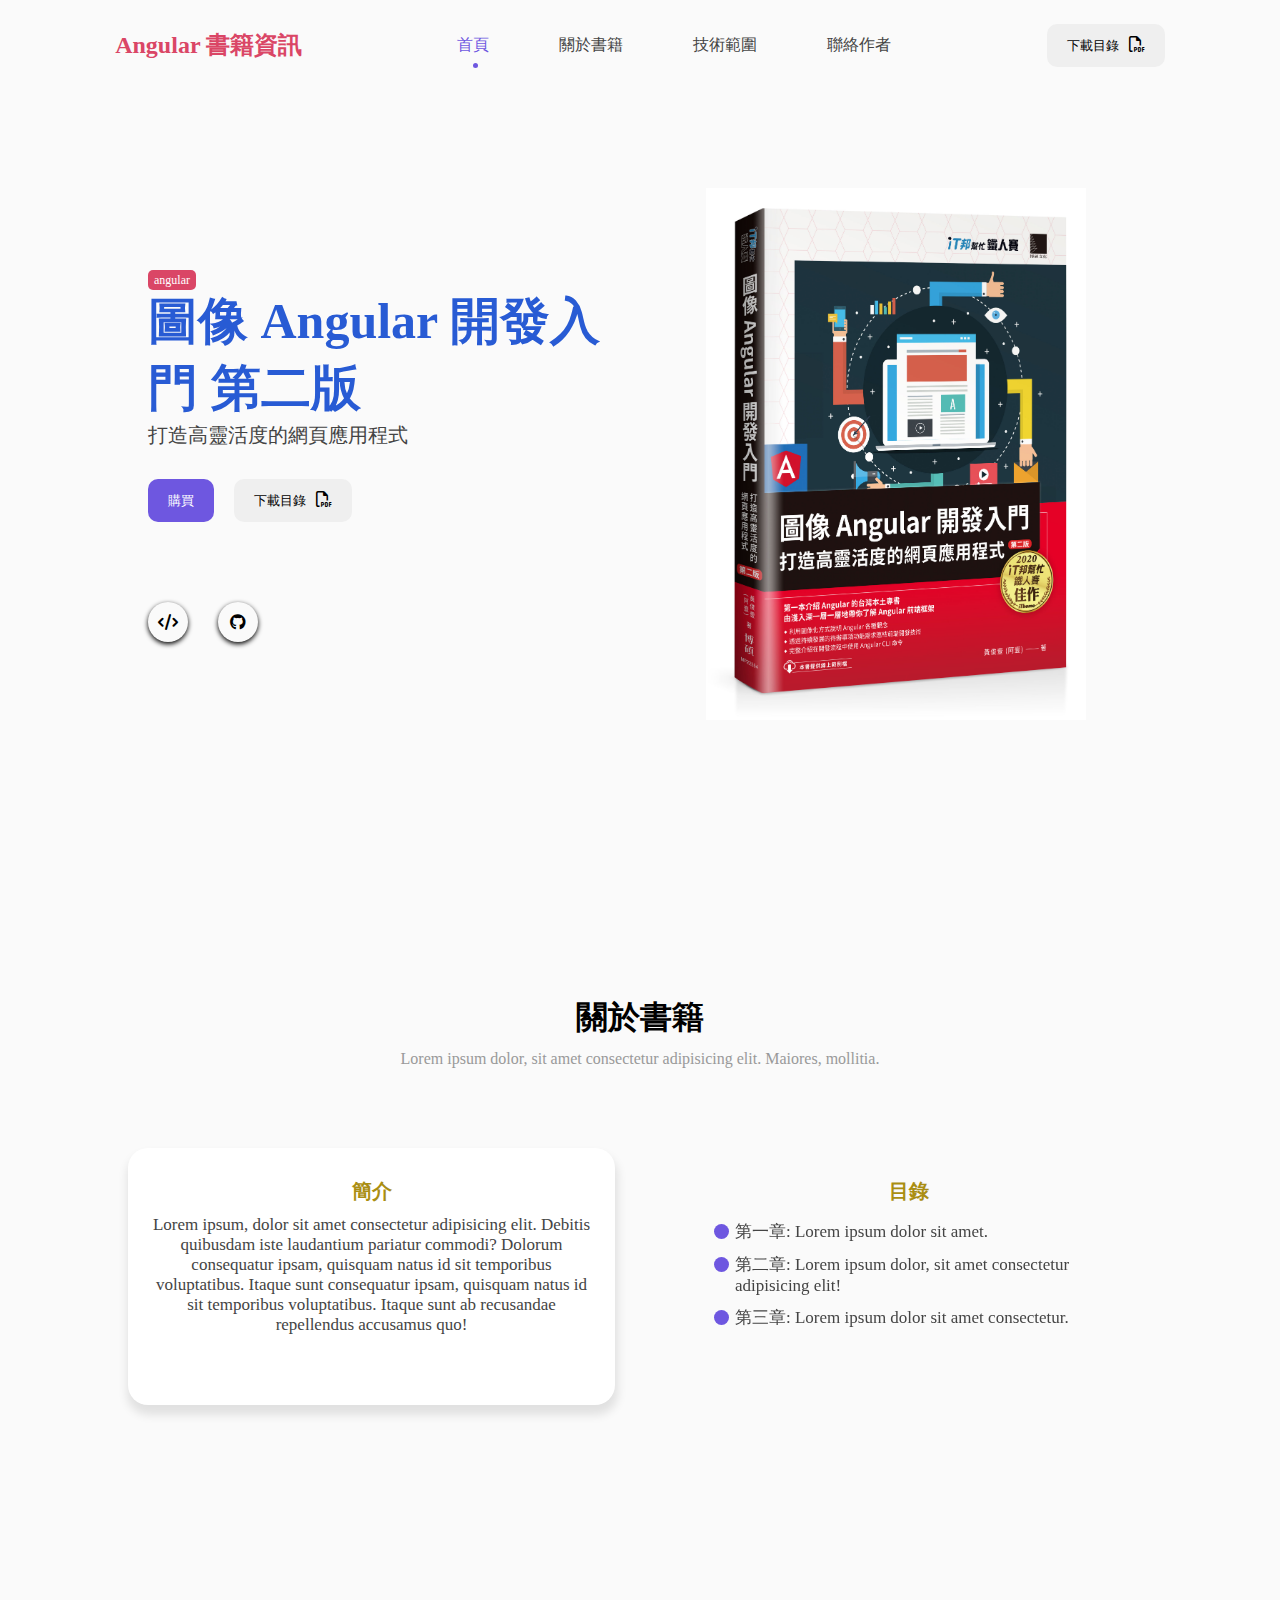
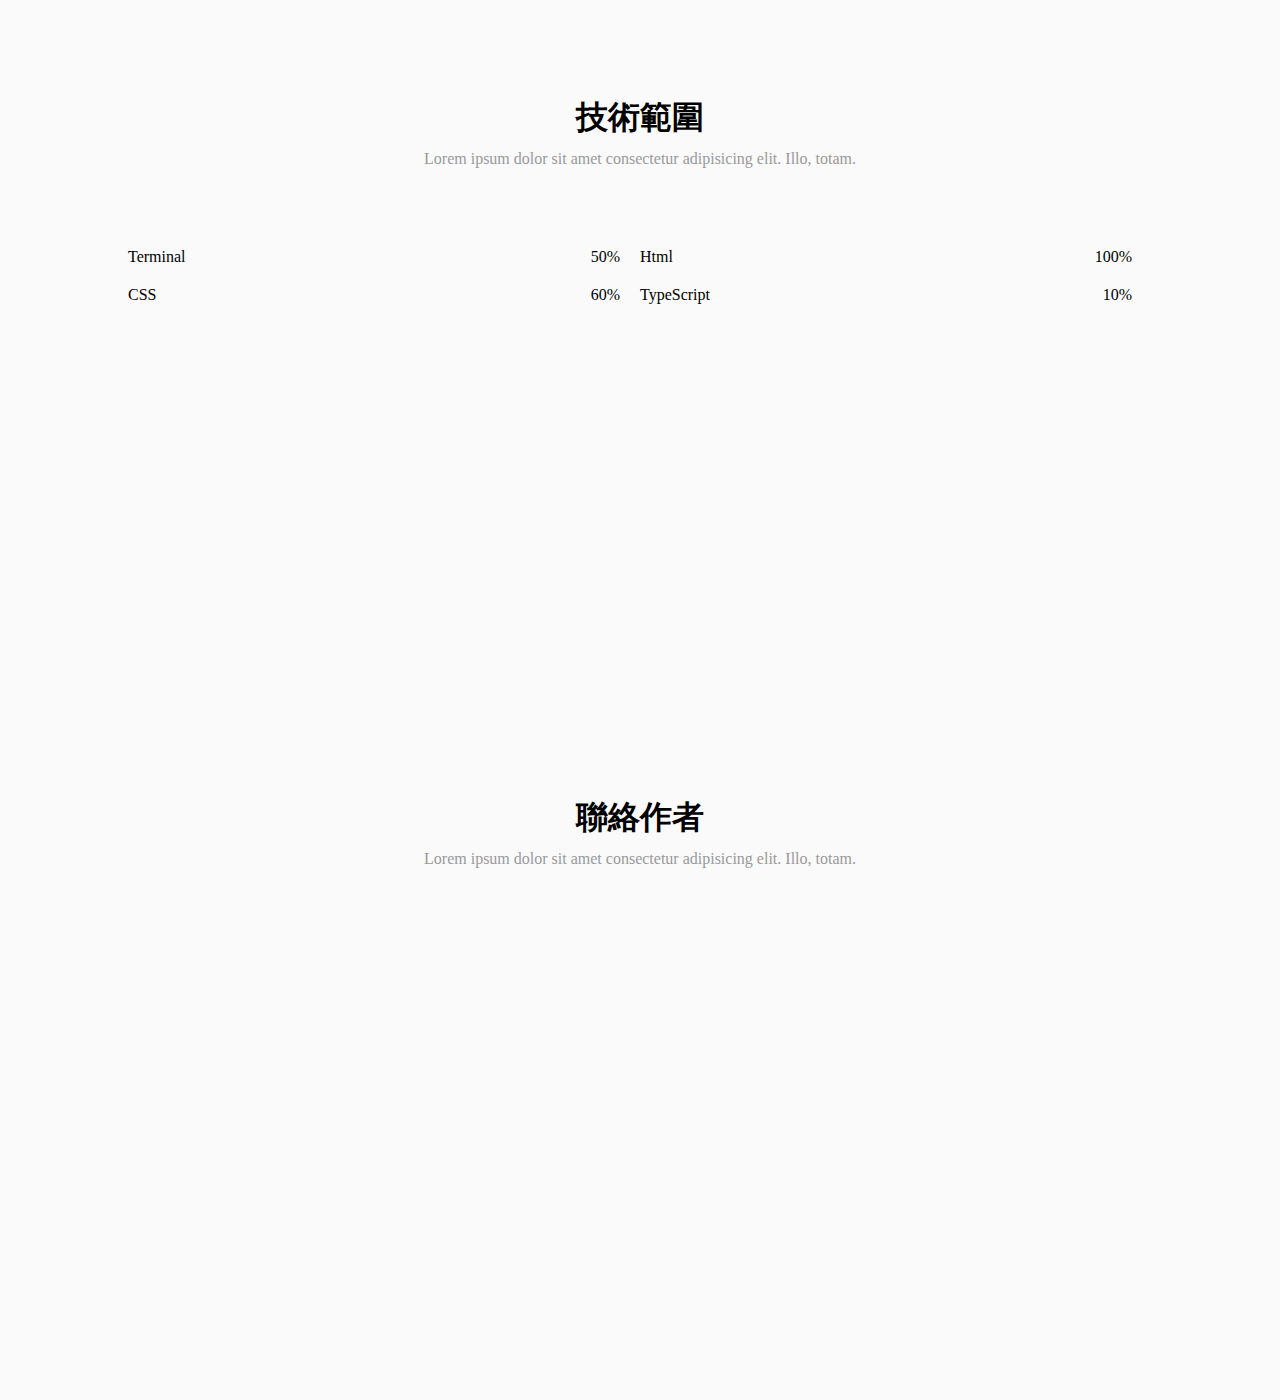
==== src/index.html @ a5174add "feat(skill): 技術範圍項目樣式實作" ====
<!DOCTYPE html>
<html lang="en">
  <head>
    <meta charset="UTF-8" />
    <meta name="viewport" content="width=device-width, initial-scale=1.0" />
    <link rel="stylesheet" href="./style.min.css" />
    <link rel="stylesheet" href="https://cdnjs.cloudflare.com/ajax/libs/font-awesome/6.6.0/css/all.min.css" />
    <title>Angular 書籍資訊</title>
  </head>
  <body>
    <div class="container">
      <nav id="header">
        <div class="nav-logo">Angular 書籍資訊</div>
        <ul class="nav-menu">
          <li class="nav-item">
            <a href="#home" class="nav-link active-link">首頁</a>
          </li>
          <li class="nav-item">
            <a href="#book" class="nav-link">關於書籍</a>
          </li>
          <li class="nav-item">
            <a href="#skill" class="nav-link">技術範圍</a>
          </li>
          <li class="nav-item">
            <a href="#contact" class="nav-link">聯絡作者</a>
          </li>
        </ul>
        <div>
          <button class="btn">下載目錄<i class="fa-regular fa-file-pdf"></i></button>
        </div>
      </nav>
      <main class="wrapper">
        <section id="home" class="home-box">
          <div class="home-text">
            <div class="tag"><span>angular</span></div>
            <div class="name">圖像 Angular 開發入門 第二版</div>
            <div class="subtitle">打造高靈活度的網頁應用程式</div>
            <div class="text-btn">
              <button type="button" class="btn blue-btn">購買</button>
              <button class="btn">下載目錄<i class="fa-regular fa-file-pdf"></i></button>
            </div>
            <div class="icons">
              <div class="icon"><i class="fa-solid fa-code"></i></div>
              <div class="icon"><i class="fa-brands fa-github"></i></div>
            </div>
          </div>
          <div class="home-image">
            <div class="image">
              <img src="./assets/images/angular.jpg" alt="angular" />
            </div>
          </div>
        </section>
        <section id="book" class="section">
          <div class="top-header">
            <h1>關於書籍</h1>
            <span>Lorem ipsum dolor, sit amet consectetur adipisicing elit. Maiores, mollitia.</span>
          </div>
          <div class="about-container">
            <div class="introduce">
              <div class="card">
                <h3>簡介</h3>
                <div>
                  Lorem ipsum, dolor sit amet consectetur adipisicing elit. Debitis quibusdam iste laudantium pariatur commodi? Dolorum
                  consequatur ipsam, quisquam natus id sit temporibus voluptatibus. Itaque sunt consequatur ipsam, quisquam natus id sit
                  temporibus voluptatibus. Itaque sunt ab recusandae repellendus accusamus quo!
                </div>
              </div>
            </div>
            <div class="contents">
              <div class="list">
                <h3>目錄</h3>
                <div class="item">第一章: Lorem ipsum dolor sit amet.</div>
                <div class="item">第二章: Lorem ipsum dolor, sit amet consectetur adipisicing elit!</div>
                <div class="item">第三章: Lorem ipsum dolor sit amet consectetur.</div>
              </div>
            </div>
          </div>
        </section>
        <section id="skill" class="section">
          <div class="top-header">
            <h1>技術範圍</h1>
            <span>Lorem ipsum dolor sit amet consectetur adipisicing elit. Illo, totam.</span>
          </div>
          <div class="skill-container">
            <div class="skill-item">
              <span class="skill">
                <span>Terminal</span>
                <span>50%</span>
              </span>
            </div>
            <div class="skill-item">
              <span class="skill">
                <span>Html</span>
                <span>100%</span>
              </span>
            </div>
            <div class="skill-item">
              <span class="skill">
                <span>CSS</span>
                <span>60%</span>
              </span>
            </div>
            <div class="skill-item">
              <span class="skill">
                <span>TypeScript</span>
                <span>10%</span>
              </span>
            </div>
          </div>
        </section>
        <section id="contact" class="section">
          <div class="top-header">
            <h1>聯絡作者</h1>
            <span>Lorem ipsum dolor sit amet consectetur adipisicing elit. Illo, totam.</span>
          </div>
        </section>
      </main>
    </div>
    <script src="./main.js"></script>
  </body>
</html>
---- src/style.min.css ----
nav{background-color:var(--body-color);position:fixed;width:100%;height:90px;line-height:90px;padding-inline:9vw;display:flex;justify-content:space-between}nav .nav-logo{font-size:24px;font-weight:600;color:var(--logo-color)}nav ul{display:flex;list-style:none}nav ul .nav-link{text-decoration:none;color:var(--text-color);font-weight:500;padding-inline:15px;margin-inline:20px}nav ul .active-link{position:relative;color:var(--first-color)}nav ul .active-link::after{position:absolute;content:"";width:5px;height:5px;background-color:var(--first-color);left:50%;bottom:-15px;border-radius:50%}.btn{font-weight:500;padding:12px 20px;border-color:#efefef;border:none;border-radius:10px;cursor:pointer}.btn:hover{background-color:var(--second-color);color:var(---white-color)}.btn>i{margin-left:10px}.home-text{padding-left:20px;min-height:80vh;width:50%;display:flex;flex-direction:column;justify-content:center}.home-text .tag>span{background-color:var(--logo-color);color:var(--white-color);padding:3px 6px;font-size:12px;border-radius:5px}.home-text .name{font-size:50px;font-weight:600;color:var(--third-color)}.home-text .subtitle{font-size:20px;margin-bottom:30px;color:var(--text-color)}.home-text .text-btn{display:flex;gap:20px}.home-text .text-btn>.blue-btn{background-color:var(--first-color);color:var(--white-color)}.home-text .text-btn>.blue-btn:hover{background-color:var(--first-color-hover)}.home-text .icons{display:flex;margin-top:5em;gap:30px}.home-text .icons .icon{display:flex;justify-content:center;align-items:center;width:40px;height:40px;border-radius:50%;box-shadow:0px 2px 5px 0px #000;cursor:pointer}.home-image{display:flex;justify-content:right;align-items:center;width:50%;min-height:80vh}.home-image .image{width:380px;margin:0 auto;overflow:hidden}.home-image .image img{width:380px}.about-container{display:flex;justify-content:space-between;width:100%;gap:50px}.about-container .introduce,.about-container .contents{width:50%}.about-container h3{margin-bottom:10px;font-size:20px;font-weight:600;color:var(--second-color)}.about-container .card{display:flex;align-items:center;flex-direction:column;padding:30px 20px 70px;width:100%;background-color:var(--white-color);border-radius:20px;box-shadow:1px 8px 10px 2px var(--first-shadow-color)}.about-container .card div{text-align:center;font-size:17px;color:var(--text-color)}.about-container .list{display:flex;flex-direction:column;padding:30px 65px 70px;width:100%}.about-container .list h3{text-align:center}.about-container .list .item{font-size:17px;padding:5px;color:var(--text-color);position:relative}.about-container .list .item::before{box-sizing:border-box;content:"";top:9px;left:-16px;position:absolute;border-radius:50px;width:15px;height:15px;background-color:var(--first-color)}.skill-container{display:flex;width:100%;gap:20px;flex-wrap:wrap}.skill-container .skill-item{flex-basis:calc(50% - 20px)}.skill-container .skill-item .skill{display:flex;justify-content:space-between;align-items:center}:root{--body-color: rgb(250, 250, 250);--logo-color: rgb(218, 70, 102);--white-color: rgb(255, 255, 255);--text-color: rgb(68, 68, 68);--first-color: rgb(110, 87, 224);--first-color-hover: rgb(40, 91, 212);--first-shadow-color: rgba(0, 0, 0, 0.1);--second-color: rgb(170, 142, 18);--third-color: rgb(40, 91, 212)}html{scroll-behavior:smooth}body{background-color:var(--body-color)}body .container{width:100%}*{margin:0;padding:0;box-sizing:border-box}.wrapper{padding-inline:10vw}.wrapper .home-box{display:flex;padding-block:6em;height:100vh;min-height:700px}.wrapper .section{padding-block:6em;min-height:700px}.wrapper .section .top-header{text-align:center;margin-bottom:5em}.wrapper .section .top-header h1{font-weight:600;margin-bottom:10px}.wrapper .section .top-header span{color:#999}i{font-size:16px}/*# sourceMappingURL=style.min.css.map */
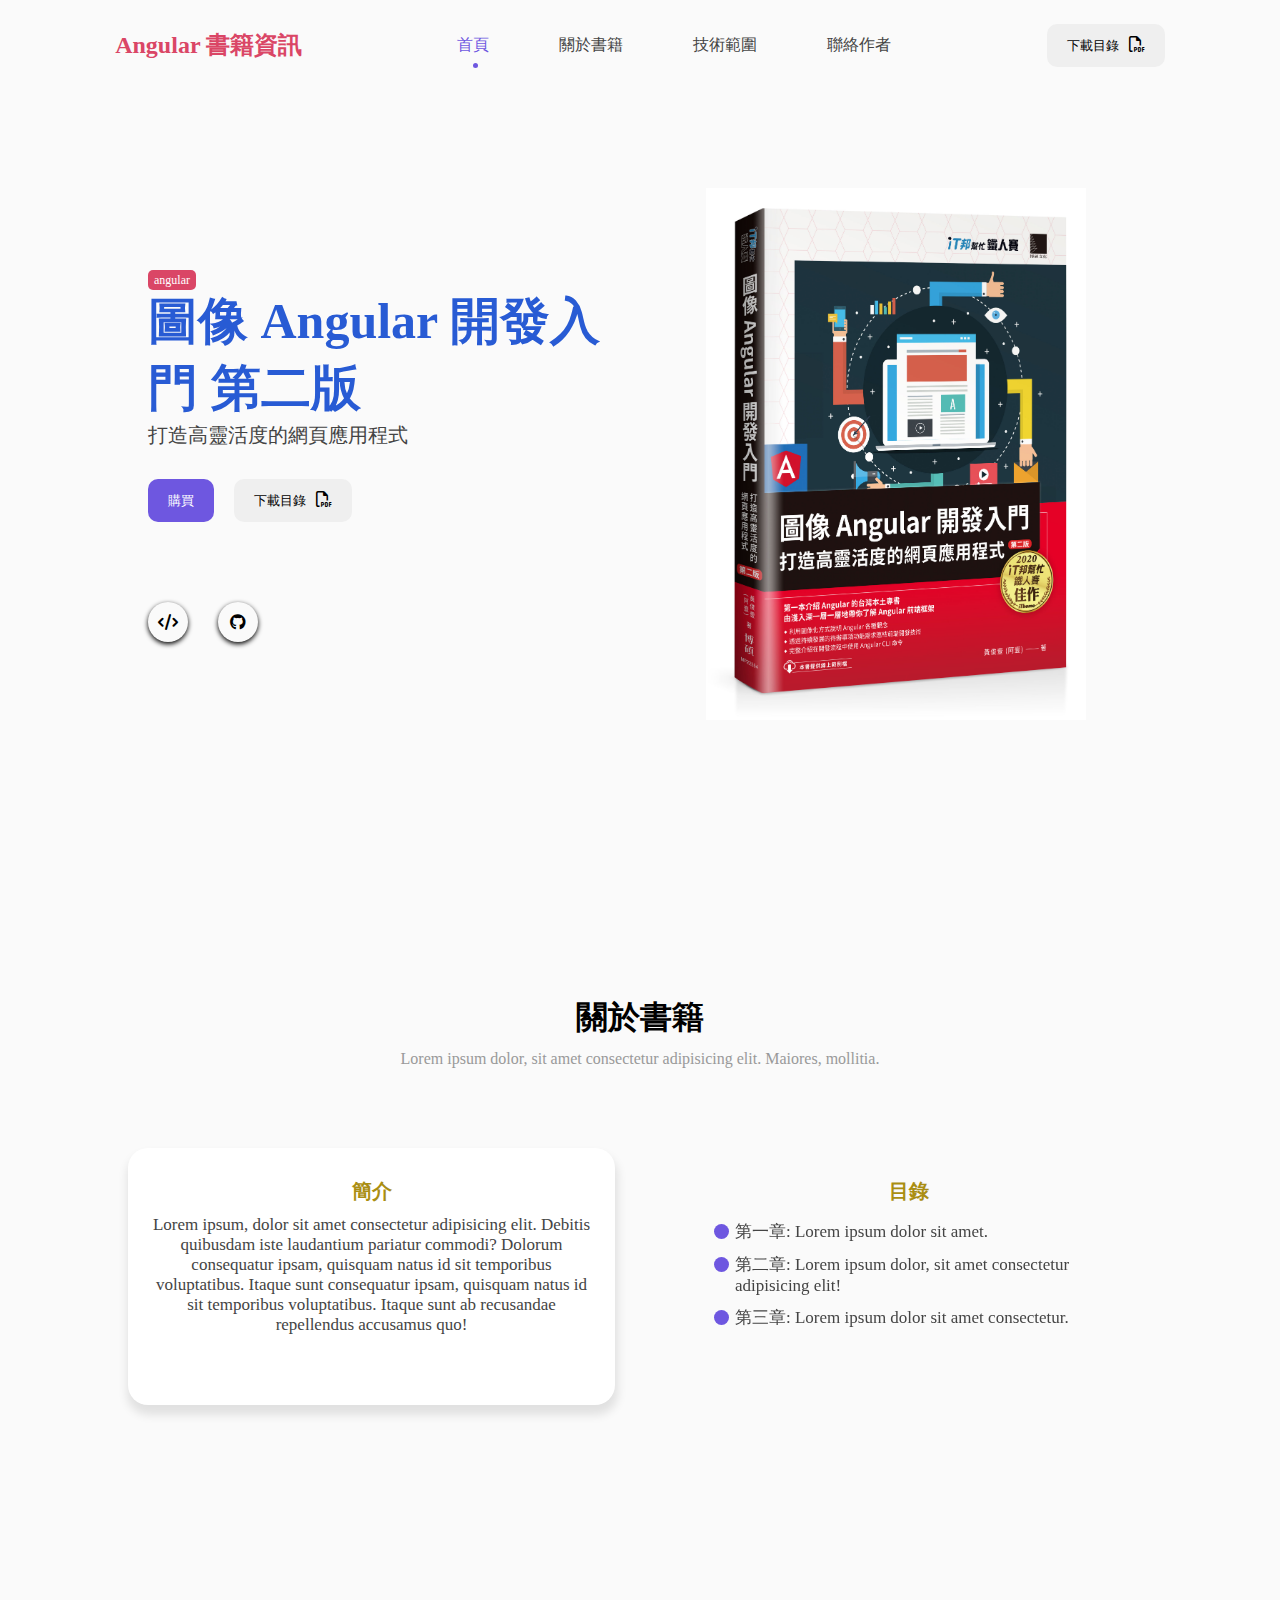
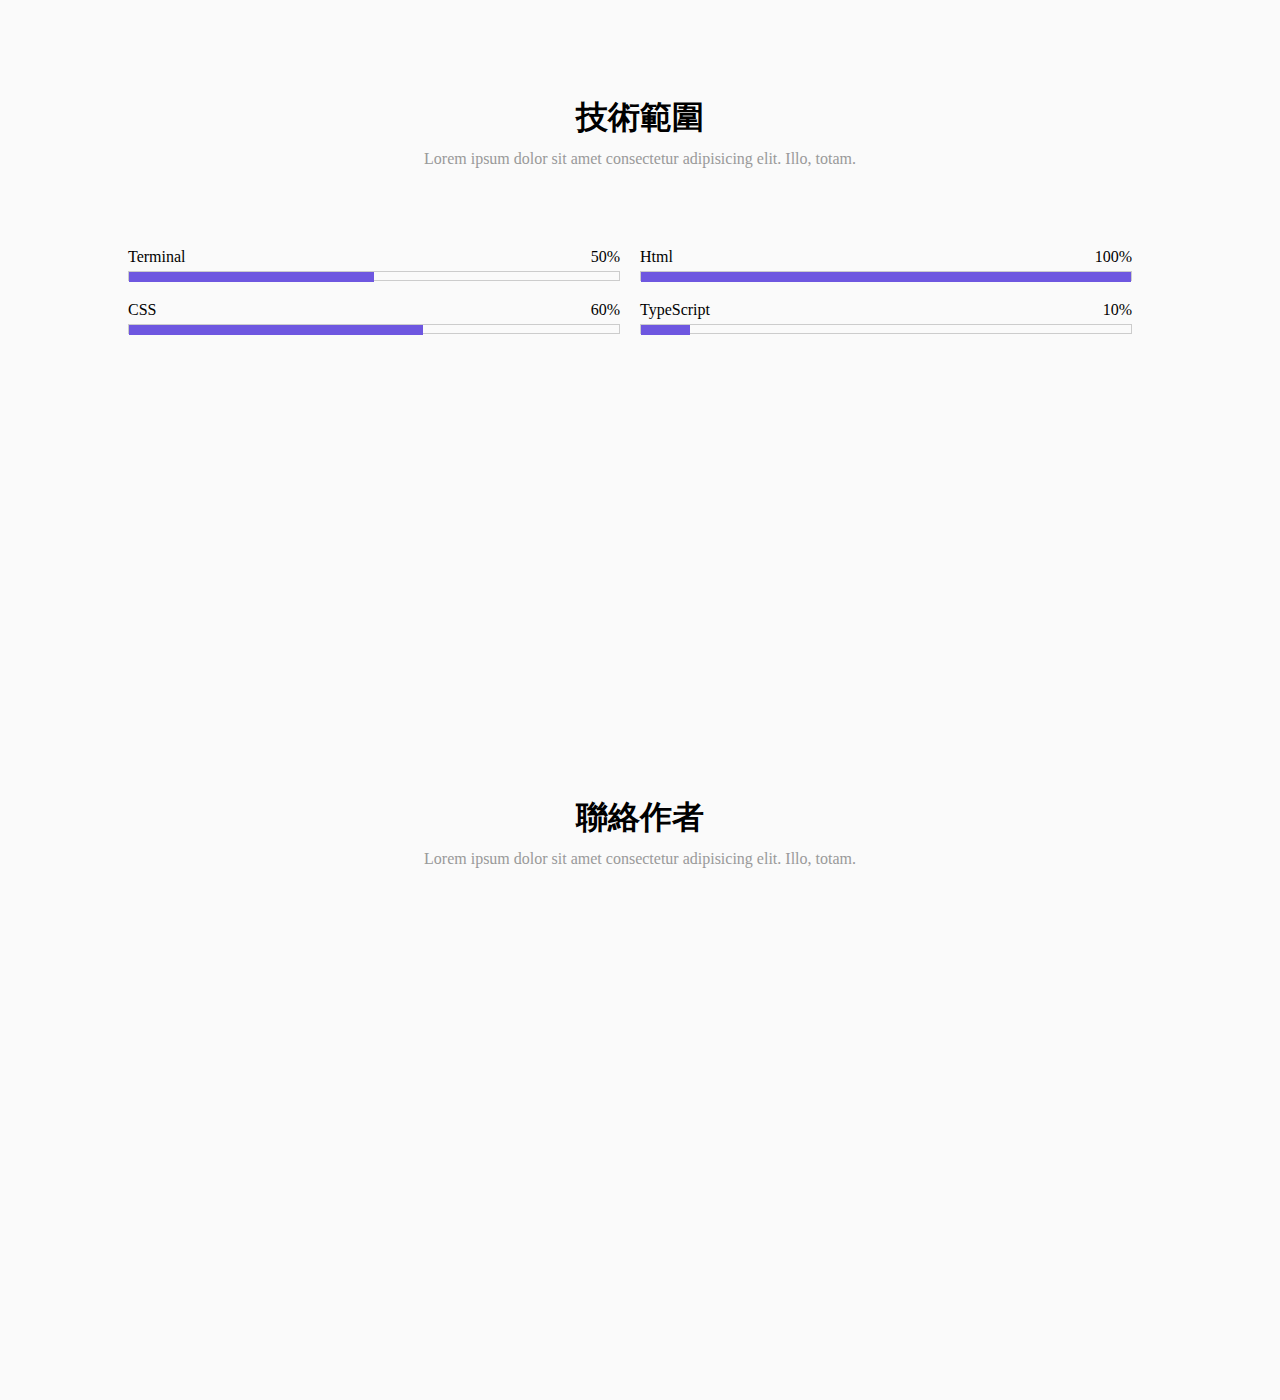
==== commit a1fc2460: "feat(skill): 技術範圍進度條樣式實作" ====
--- a/src/index.html
+++ b/src/index.html
@@ -87,24 +87,36 @@
                 <span>Terminal</span>
                 <span>50%</span>
               </span>
+              <div class="progress-bar-wrap">
+                <div class="progress-bar" style="width: 50%"></div>
+              </div>
             </div>
             <div class="skill-item">
               <span class="skill">
                 <span>Html</span>
                 <span>100%</span>
               </span>
+              <div class="progress-bar-wrap">
+                <div class="progress-bar" style="width: 100%"></div>
+              </div>
             </div>
             <div class="skill-item">
               <span class="skill">
                 <span>CSS</span>
                 <span>60%</span>
               </span>
+              <div class="progress-bar-wrap">
+                <div class="progress-bar" style="width: 60%"></div>
+              </div>
             </div>
             <div class="skill-item">
               <span class="skill">
                 <span>TypeScript</span>
                 <span>10%</span>
               </span>
+              <div class="progress-bar-wrap">
+                <div class="progress-bar" style="width: 10%"></div>
+              </div>
             </div>
           </div>
         </section>
--- a/src/style.min.css
+++ b/src/style.min.css
@@ -1 +1 @@
-nav{background-color:var(--body-color);position:fixed;width:100%;height:90px;line-height:90px;padding-inline:9vw;display:flex;justify-content:space-between}nav .nav-logo{font-size:24px;font-weight:600;color:var(--logo-color)}nav ul{display:flex;list-style:none}nav ul .nav-link{text-decoration:none;color:var(--text-color);font-weight:500;padding-inline:15px;margin-inline:20px}nav ul .active-link{position:relative;color:var(--first-color)}nav ul .active-link::after{position:absolute;content:"";width:5px;height:5px;background-color:var(--first-color);left:50%;bottom:-15px;border-radius:50%}.btn{font-weight:500;padding:12px 20px;border-color:#efefef;border:none;border-radius:10px;cursor:pointer}.btn:hover{background-color:var(--second-color);color:var(---white-color)}.btn>i{margin-left:10px}.home-text{padding-left:20px;min-height:80vh;width:50%;display:flex;flex-direction:column;justify-content:center}.home-text .tag>span{background-color:var(--logo-color);color:var(--white-color);padding:3px 6px;font-size:12px;border-radius:5px}.home-text .name{font-size:50px;font-weight:600;color:var(--third-color)}.home-text .subtitle{font-size:20px;margin-bottom:30px;color:var(--text-color)}.home-text .text-btn{display:flex;gap:20px}.home-text .text-btn>.blue-btn{background-color:var(--first-color);color:var(--white-color)}.home-text .text-btn>.blue-btn:hover{background-color:var(--first-color-hover)}.home-text .icons{display:flex;margin-top:5em;gap:30px}.home-text .icons .icon{display:flex;justify-content:center;align-items:center;width:40px;height:40px;border-radius:50%;box-shadow:0px 2px 5px 0px #000;cursor:pointer}.home-image{display:flex;justify-content:right;align-items:center;width:50%;min-height:80vh}.home-image .image{width:380px;margin:0 auto;overflow:hidden}.home-image .image img{width:380px}.about-container{display:flex;justify-content:space-between;width:100%;gap:50px}.about-container .introduce,.about-container .contents{width:50%}.about-container h3{margin-bottom:10px;font-size:20px;font-weight:600;color:var(--second-color)}.about-container .card{display:flex;align-items:center;flex-direction:column;padding:30px 20px 70px;width:100%;background-color:var(--white-color);border-radius:20px;box-shadow:1px 8px 10px 2px var(--first-shadow-color)}.about-container .card div{text-align:center;font-size:17px;color:var(--text-color)}.about-container .list{display:flex;flex-direction:column;padding:30px 65px 70px;width:100%}.about-container .list h3{text-align:center}.about-container .list .item{font-size:17px;padding:5px;color:var(--text-color);position:relative}.about-container .list .item::before{box-sizing:border-box;content:"";top:9px;left:-16px;position:absolute;border-radius:50px;width:15px;height:15px;background-color:var(--first-color)}.skill-container{display:flex;width:100%;gap:20px;flex-wrap:wrap}.skill-container .skill-item{flex-basis:calc(50% - 20px)}.skill-container .skill-item .skill{display:flex;justify-content:space-between;align-items:center}:root{--body-color: rgb(250, 250, 250);--logo-color: rgb(218, 70, 102);--white-color: rgb(255, 255, 255);--text-color: rgb(68, 68, 68);--first-color: rgb(110, 87, 224);--first-color-hover: rgb(40, 91, 212);--first-shadow-color: rgba(0, 0, 0, 0.1);--second-color: rgb(170, 142, 18);--third-color: rgb(40, 91, 212)}html{scroll-behavior:smooth}body{background-color:var(--body-color)}body .container{width:100%}*{margin:0;padding:0;box-sizing:border-box}.wrapper{padding-inline:10vw}.wrapper .home-box{display:flex;padding-block:6em;height:100vh;min-height:700px}.wrapper .section{padding-block:6em;min-height:700px}.wrapper .section .top-header{text-align:center;margin-bottom:5em}.wrapper .section .top-header h1{font-weight:600;margin-bottom:10px}.wrapper .section .top-header span{color:#999}i{font-size:16px}/*# sourceMappingURL=style.min.css.map */+nav{background-color:var(--body-color);position:fixed;width:100%;height:90px;line-height:90px;padding-inline:9vw;display:flex;justify-content:space-between}nav .nav-logo{font-size:24px;font-weight:600;color:var(--logo-color)}nav ul{display:flex;list-style:none}nav ul .nav-link{text-decoration:none;color:var(--text-color);font-weight:500;padding-inline:15px;margin-inline:20px}nav ul .active-link{position:relative;color:var(--first-color)}nav ul .active-link::after{position:absolute;content:"";width:5px;height:5px;background-color:var(--first-color);left:50%;bottom:-15px;border-radius:50%}.btn{font-weight:500;padding:12px 20px;border-color:#efefef;border:none;border-radius:10px;cursor:pointer}.btn:hover{background-color:var(--second-color);color:var(---white-color)}.btn>i{margin-left:10px}.home-text{padding-left:20px;min-height:80vh;width:50%;display:flex;flex-direction:column;justify-content:center}.home-text .tag>span{background-color:var(--logo-color);color:var(--white-color);padding:3px 6px;font-size:12px;border-radius:5px}.home-text .name{font-size:50px;font-weight:600;color:var(--third-color)}.home-text .subtitle{font-size:20px;margin-bottom:30px;color:var(--text-color)}.home-text .text-btn{display:flex;gap:20px}.home-text .text-btn>.blue-btn{background-color:var(--first-color);color:var(--white-color)}.home-text .text-btn>.blue-btn:hover{background-color:var(--first-color-hover)}.home-text .icons{display:flex;margin-top:5em;gap:30px}.home-text .icons .icon{display:flex;justify-content:center;align-items:center;width:40px;height:40px;border-radius:50%;box-shadow:0px 2px 5px 0px #000;cursor:pointer}.home-image{display:flex;justify-content:right;align-items:center;width:50%;min-height:80vh}.home-image .image{width:380px;margin:0 auto;overflow:hidden}.home-image .image img{width:380px}.about-container{display:flex;justify-content:space-between;width:100%;gap:50px}.about-container .introduce,.about-container .contents{width:50%}.about-container h3{margin-bottom:10px;font-size:20px;font-weight:600;color:var(--second-color)}.about-container .card{display:flex;align-items:center;flex-direction:column;padding:30px 20px 70px;width:100%;background-color:var(--white-color);border-radius:20px;box-shadow:1px 8px 10px 2px var(--first-shadow-color)}.about-container .card div{text-align:center;font-size:17px;color:var(--text-color)}.about-container .list{display:flex;flex-direction:column;padding:30px 65px 70px;width:100%}.about-container .list h3{text-align:center}.about-container .list .item{font-size:17px;padding:5px;color:var(--text-color);position:relative}.about-container .list .item::before{box-sizing:border-box;content:"";top:9px;left:-16px;position:absolute;border-radius:50px;width:15px;height:15px;background-color:var(--first-color)}.skill-container{display:flex;width:100%;gap:20px;flex-wrap:wrap}.skill-container .skill-item{flex-basis:calc(50% - 20px);display:flex;flex-direction:column;gap:5px}.skill-container .skill-item .skill{display:flex;justify-content:space-between;align-items:center}.skill-container .skill-item .progress-bar-wrap{height:10px;border:1px solid #ccc}.skill-container .skill-item .progress-bar-wrap .progress-bar{height:10px;background-color:var(--first-color)}:root{--body-color: rgb(250, 250, 250);--logo-color: rgb(218, 70, 102);--white-color: rgb(255, 255, 255);--text-color: rgb(68, 68, 68);--first-color: rgb(110, 87, 224);--first-color-hover: rgb(40, 91, 212);--first-shadow-color: rgba(0, 0, 0, 0.1);--second-color: rgb(170, 142, 18);--third-color: rgb(40, 91, 212)}html{scroll-behavior:smooth}body{background-color:var(--body-color)}body .container{width:100%}*{margin:0;padding:0;box-sizing:border-box}.wrapper{padding-inline:10vw}.wrapper .home-box{display:flex;padding-block:6em;height:100vh;min-height:700px}.wrapper .section{padding-block:6em;min-height:700px}.wrapper .section .top-header{text-align:center;margin-bottom:5em}.wrapper .section .top-header h1{font-weight:600;margin-bottom:10px}.wrapper .section .top-header span{color:#999}i{font-size:16px}/*# sourceMappingURL=style.min.css.map */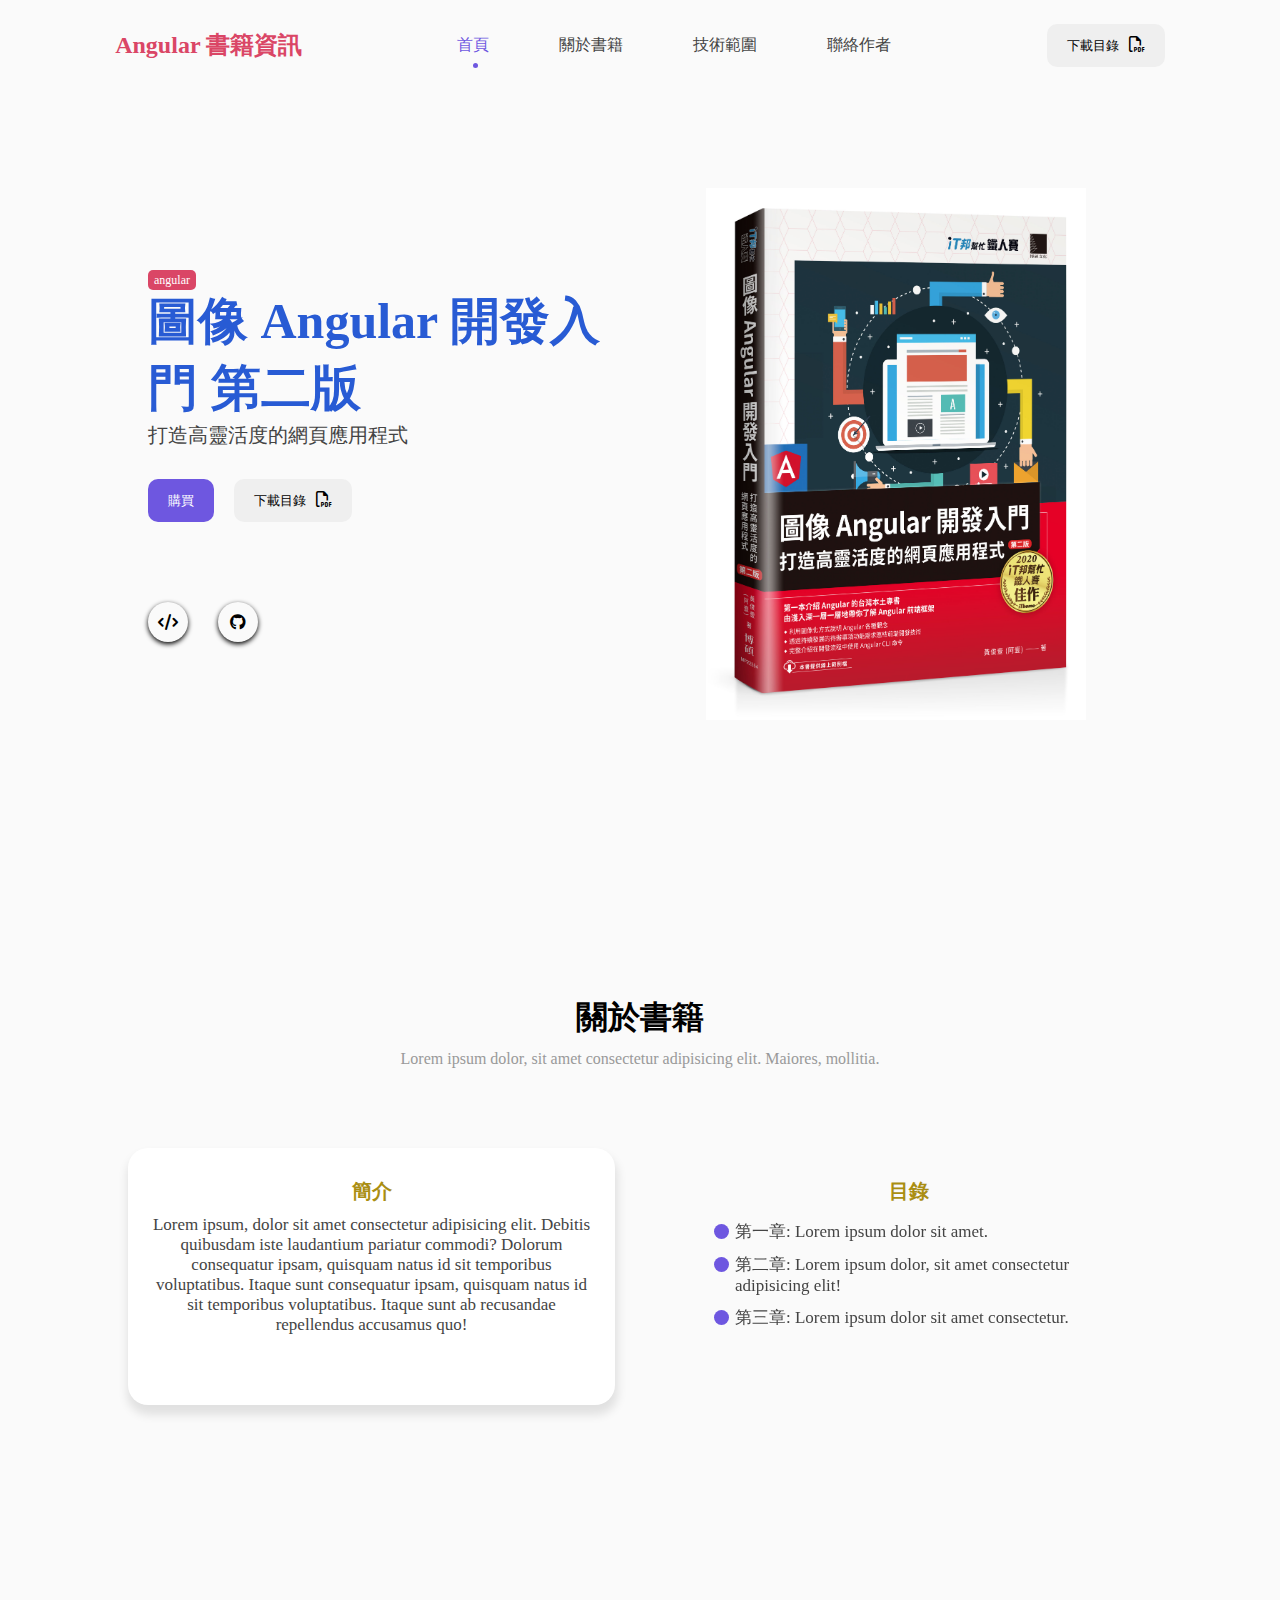
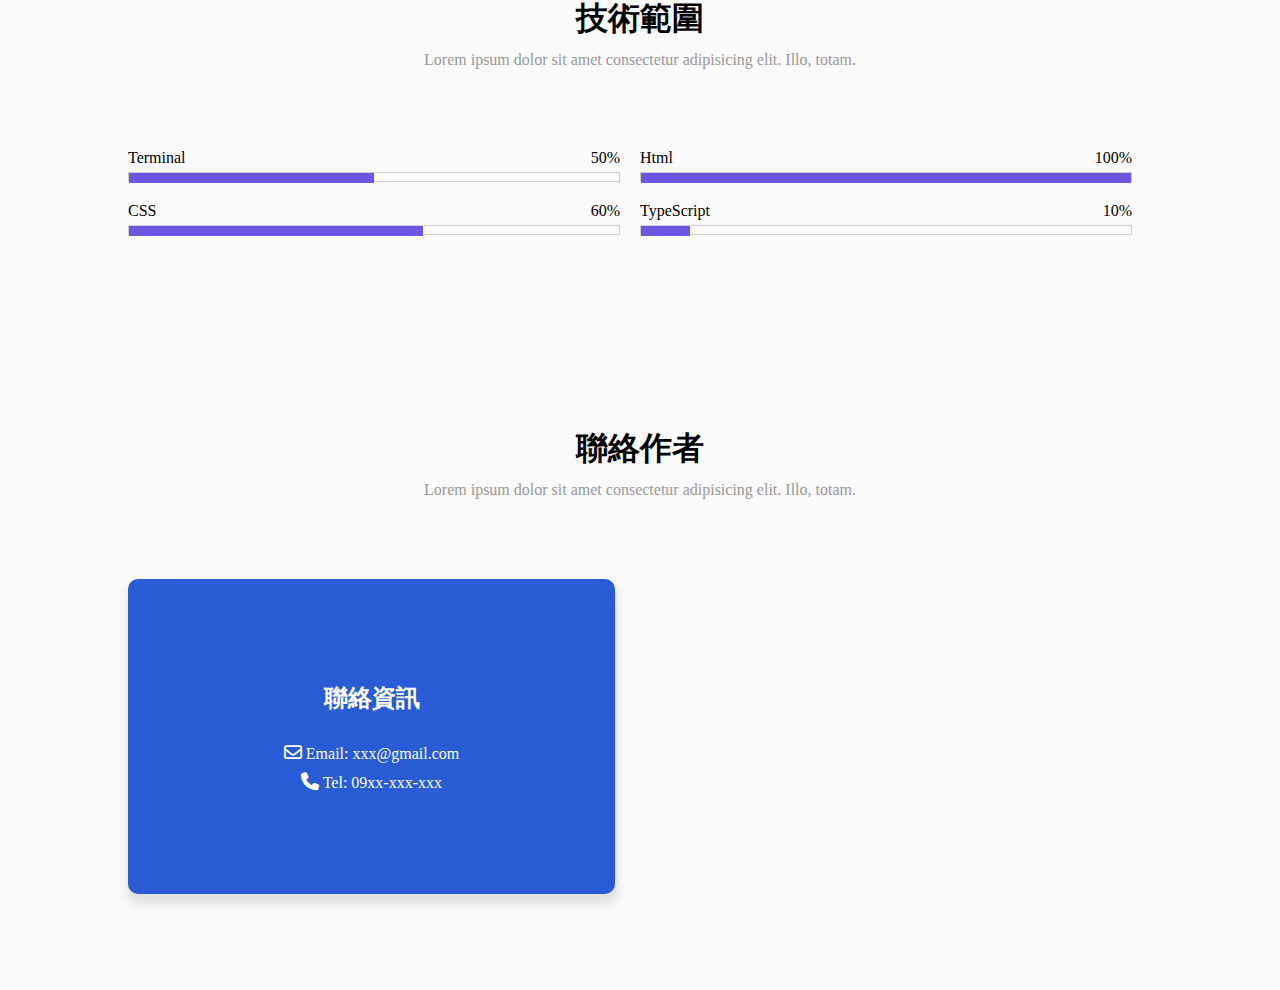
==== commit 41f88641: "feat(contact): 聯絡作者區塊聯絡資訊實作" ====
--- a/src/index.html
+++ b/src/index.html
@@ -125,6 +125,16 @@
             <h1>聯絡作者</h1>
             <span>Lorem ipsum dolor sit amet consectetur adipisicing elit. Illo, totam.</span>
           </div>
+          <div class="contact-container">
+            <div class="info">
+              <div class="contact-info">
+                <h2>聯絡資訊</h2>
+                <div><i class="fa-regular fa-envelope"></i> Email: xxx@gmail.com</div>
+                <div><i class="fa-solid fa-phone"></i> Tel: 09xx-xxx-xxx</div>
+              </div>
+            </div>
+            <form class="form"></form>
+          </div>
         </section>
       </main>
     </div>
--- a/src/style.min.css
+++ b/src/style.min.css
@@ -1 +1 @@
-nav{background-color:var(--body-color);position:fixed;width:100%;height:90px;line-height:90px;padding-inline:9vw;display:flex;justify-content:space-between}nav .nav-logo{font-size:24px;font-weight:600;color:var(--logo-color)}nav ul{display:flex;list-style:none}nav ul .nav-link{text-decoration:none;color:var(--text-color);font-weight:500;padding-inline:15px;margin-inline:20px}nav ul .active-link{position:relative;color:var(--first-color)}nav ul .active-link::after{position:absolute;content:"";width:5px;height:5px;background-color:var(--first-color);left:50%;bottom:-15px;border-radius:50%}.btn{font-weight:500;padding:12px 20px;border-color:#efefef;border:none;border-radius:10px;cursor:pointer}.btn:hover{background-color:var(--second-color);color:var(---white-color)}.btn>i{margin-left:10px}.home-text{padding-left:20px;min-height:80vh;width:50%;display:flex;flex-direction:column;justify-content:center}.home-text .tag>span{background-color:var(--logo-color);color:var(--white-color);padding:3px 6px;font-size:12px;border-radius:5px}.home-text .name{font-size:50px;font-weight:600;color:var(--third-color)}.home-text .subtitle{font-size:20px;margin-bottom:30px;color:var(--text-color)}.home-text .text-btn{display:flex;gap:20px}.home-text .text-btn>.blue-btn{background-color:var(--first-color);color:var(--white-color)}.home-text .text-btn>.blue-btn:hover{background-color:var(--first-color-hover)}.home-text .icons{display:flex;margin-top:5em;gap:30px}.home-text .icons .icon{display:flex;justify-content:center;align-items:center;width:40px;height:40px;border-radius:50%;box-shadow:0px 2px 5px 0px #000;cursor:pointer}.home-image{display:flex;justify-content:right;align-items:center;width:50%;min-height:80vh}.home-image .image{width:380px;margin:0 auto;overflow:hidden}.home-image .image img{width:380px}.about-container{display:flex;justify-content:space-between;width:100%;gap:50px}.about-container .introduce,.about-container .contents{width:50%}.about-container h3{margin-bottom:10px;font-size:20px;font-weight:600;color:var(--second-color)}.about-container .card{display:flex;align-items:center;flex-direction:column;padding:30px 20px 70px;width:100%;background-color:var(--white-color);border-radius:20px;box-shadow:1px 8px 10px 2px var(--first-shadow-color)}.about-container .card div{text-align:center;font-size:17px;color:var(--text-color)}.about-container .list{display:flex;flex-direction:column;padding:30px 65px 70px;width:100%}.about-container .list h3{text-align:center}.about-container .list .item{font-size:17px;padding:5px;color:var(--text-color);position:relative}.about-container .list .item::before{box-sizing:border-box;content:"";top:9px;left:-16px;position:absolute;border-radius:50px;width:15px;height:15px;background-color:var(--first-color)}.skill-container{display:flex;width:100%;gap:20px;flex-wrap:wrap}.skill-container .skill-item{flex-basis:calc(50% - 20px);display:flex;flex-direction:column;gap:5px}.skill-container .skill-item .skill{display:flex;justify-content:space-between;align-items:center}.skill-container .skill-item .progress-bar-wrap{height:10px;border:1px solid #ccc}.skill-container .skill-item .progress-bar-wrap .progress-bar{height:10px;background-color:var(--first-color)}:root{--body-color: rgb(250, 250, 250);--logo-color: rgb(218, 70, 102);--white-color: rgb(255, 255, 255);--text-color: rgb(68, 68, 68);--first-color: rgb(110, 87, 224);--first-color-hover: rgb(40, 91, 212);--first-shadow-color: rgba(0, 0, 0, 0.1);--second-color: rgb(170, 142, 18);--third-color: rgb(40, 91, 212)}html{scroll-behavior:smooth}body{background-color:var(--body-color)}body .container{width:100%}*{margin:0;padding:0;box-sizing:border-box}.wrapper{padding-inline:10vw}.wrapper .home-box{display:flex;padding-block:6em;height:100vh;min-height:700px}.wrapper .section{padding-block:6em;min-height:700px}.wrapper .section .top-header{text-align:center;margin-bottom:5em}.wrapper .section .top-header h1{font-weight:600;margin-bottom:10px}.wrapper .section .top-header span{color:#999}i{font-size:16px}/*# sourceMappingURL=style.min.css.map */+nav{background-color:var(--body-color);position:fixed;width:100%;height:90px;line-height:90px;padding-inline:9vw;display:flex;justify-content:space-between}nav .nav-logo{font-size:24px;font-weight:600;color:var(--logo-color)}nav ul{display:flex;list-style:none}nav ul .nav-link{text-decoration:none;color:var(--text-color);font-weight:500;padding-inline:15px;margin-inline:20px}nav ul .active-link{position:relative;color:var(--first-color)}nav ul .active-link::after{position:absolute;content:"";width:5px;height:5px;background-color:var(--first-color);left:50%;bottom:-15px;border-radius:50%}.btn{font-weight:500;padding:12px 20px;border-color:#efefef;border:none;border-radius:10px;cursor:pointer}.btn:hover{background-color:var(--second-color);color:var(---white-color)}.btn>i{margin-left:10px}.home-text{padding-left:20px;min-height:80vh;width:50%;display:flex;flex-direction:column;justify-content:center}.home-text .tag>span{background-color:var(--logo-color);color:var(--white-color);padding:3px 6px;font-size:12px;border-radius:5px}.home-text .name{font-size:50px;font-weight:600;color:var(--third-color)}.home-text .subtitle{font-size:20px;margin-bottom:30px;color:var(--text-color)}.home-text .text-btn{display:flex;gap:20px}.home-text .text-btn>.blue-btn{background-color:var(--first-color);color:var(--white-color)}.home-text .text-btn>.blue-btn:hover{background-color:var(--first-color-hover)}.home-text .icons{display:flex;margin-top:5em;gap:30px}.home-text .icons .icon{display:flex;justify-content:center;align-items:center;width:40px;height:40px;border-radius:50%;box-shadow:0px 2px 5px 0px #000;cursor:pointer}.home-image{display:flex;justify-content:right;align-items:center;width:50%;min-height:80vh}.home-image .image{width:380px;margin:0 auto;overflow:hidden}.home-image .image img{width:380px}.about-container{display:flex;justify-content:space-between;width:100%;gap:50px}.about-container .introduce,.about-container .contents{width:50%}.about-container h3{margin-bottom:10px;font-size:20px;font-weight:600;color:var(--second-color)}.about-container .card{display:flex;align-items:center;flex-direction:column;padding:30px 20px 70px;width:100%;background-color:var(--white-color);border-radius:20px;box-shadow:1px 8px 10px 2px var(--first-shadow-color)}.about-container .card div{text-align:center;font-size:17px;color:var(--text-color)}.about-container .list{display:flex;flex-direction:column;padding:30px 65px 70px;width:100%}.about-container .list h3{text-align:center}.about-container .list .item{font-size:17px;padding:5px;color:var(--text-color);position:relative}.about-container .list .item::before{box-sizing:border-box;content:"";top:9px;left:-16px;position:absolute;border-radius:50px;width:15px;height:15px;background-color:var(--first-color)}.skill-container{display:flex;width:100%;gap:20px;flex-wrap:wrap}.skill-container .skill-item{flex-basis:calc(50% - 20px);display:flex;flex-direction:column;gap:5px}.skill-container .skill-item .skill{display:flex;justify-content:space-between;align-items:center}.skill-container .skill-item .progress-bar-wrap{height:10px;border:1px solid #ccc}.skill-container .skill-item .progress-bar-wrap .progress-bar{height:10px;background-color:var(--first-color)}.contact-container{display:flex;justify-content:space-between;width:100%;gap:50px}.contact-container .info,.contact-container .form{width:50%}.contact-container .contact-info{display:flex;flex-direction:column;justify-content:center;align-items:center;padding:20px 30px;width:100%;height:315px;background-color:var(--third-color);color:var(--white-color);border-radius:10px;gap:10px;box-shadow:1px 8px 10px 2px var(--first-shadow-color)}.contact-container .contact-info>h2{margin-bottom:20px}.contact-container .contact-info i{font-size:18px}:root{--body-color: rgb(250, 250, 250);--logo-color: rgb(218, 70, 102);--white-color: rgb(255, 255, 255);--text-color: rgb(68, 68, 68);--first-color: rgb(110, 87, 224);--first-color-hover: rgb(40, 91, 212);--first-shadow-color: rgba(0, 0, 0, 0.1);--second-color: rgb(170, 142, 18);--third-color: rgb(40, 91, 212)}html{scroll-behavior:smooth}body{background-color:var(--body-color)}body .container{width:100%}*{margin:0;padding:0;box-sizing:border-box}.wrapper{padding-inline:10vw}.wrapper .home-box{display:flex;padding-block:6em;height:100vh;min-height:700px}.wrapper .section{padding-block:6em}.wrapper .section .top-header{text-align:center;margin-bottom:5em}.wrapper .section .top-header h1{font-weight:600;margin-bottom:10px}.wrapper .section .top-header span{color:#999}i{font-size:16px}/*# sourceMappingURL=style.min.css.map */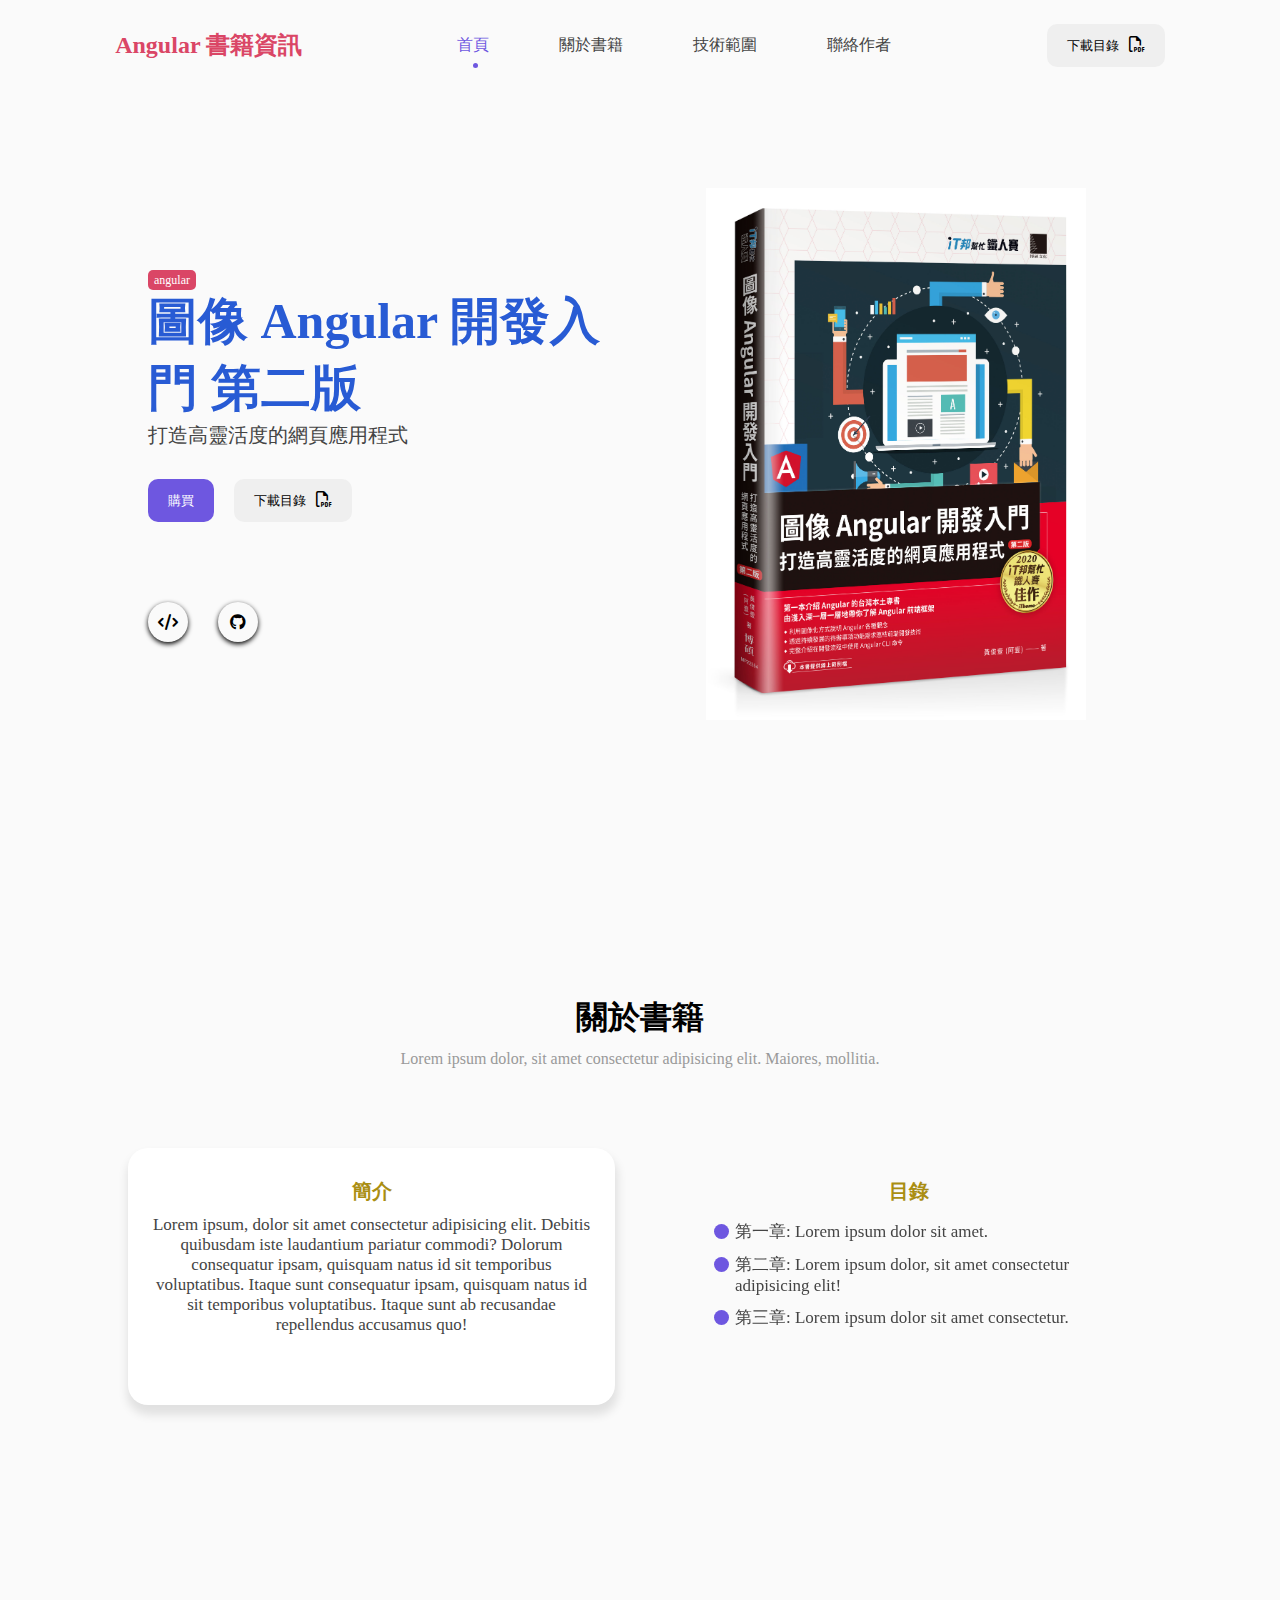
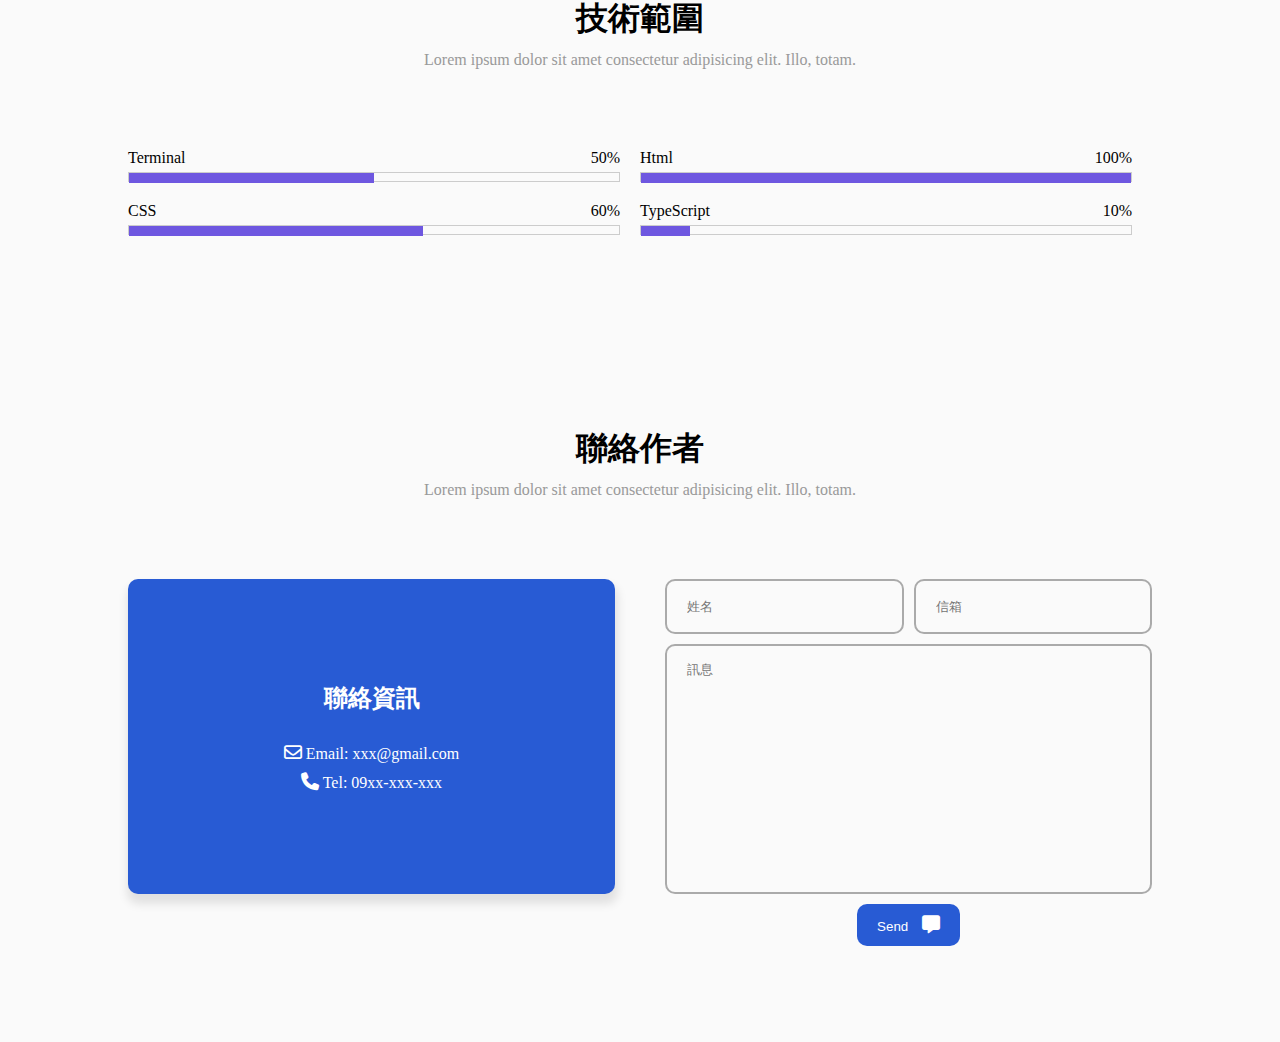
==== commit f2146ce4: "feat(contact): 聯絡作者表單樣式實作" ====
--- a/src/index.html
+++ b/src/index.html
@@ -133,7 +133,12 @@
                 <div><i class="fa-solid fa-phone"></i> Tel: 09xx-xxx-xxx</div>
               </div>
             </div>
-            <form class="form"></form>
+            <div class="form">
+              <input type="text" placeholder="姓名" />
+              <input type="email" placeholder="信箱" />
+              <textarea placeholder="訊息"></textarea>
+              <button type="button" class="btn">Send <i class="fa-solid fa-message"></i></button>
+            </div>
           </div>
         </section>
       </main>
--- a/src/style.min.css
+++ b/src/style.min.css
@@ -1 +1 @@
-nav{background-color:var(--body-color);position:fixed;width:100%;height:90px;line-height:90px;padding-inline:9vw;display:flex;justify-content:space-between}nav .nav-logo{font-size:24px;font-weight:600;color:var(--logo-color)}nav ul{display:flex;list-style:none}nav ul .nav-link{text-decoration:none;color:var(--text-color);font-weight:500;padding-inline:15px;margin-inline:20px}nav ul .active-link{position:relative;color:var(--first-color)}nav ul .active-link::after{position:absolute;content:"";width:5px;height:5px;background-color:var(--first-color);left:50%;bottom:-15px;border-radius:50%}.btn{font-weight:500;padding:12px 20px;border-color:#efefef;border:none;border-radius:10px;cursor:pointer}.btn:hover{background-color:var(--second-color);color:var(---white-color)}.btn>i{margin-left:10px}.home-text{padding-left:20px;min-height:80vh;width:50%;display:flex;flex-direction:column;justify-content:center}.home-text .tag>span{background-color:var(--logo-color);color:var(--white-color);padding:3px 6px;font-size:12px;border-radius:5px}.home-text .name{font-size:50px;font-weight:600;color:var(--third-color)}.home-text .subtitle{font-size:20px;margin-bottom:30px;color:var(--text-color)}.home-text .text-btn{display:flex;gap:20px}.home-text .text-btn>.blue-btn{background-color:var(--first-color);color:var(--white-color)}.home-text .text-btn>.blue-btn:hover{background-color:var(--first-color-hover)}.home-text .icons{display:flex;margin-top:5em;gap:30px}.home-text .icons .icon{display:flex;justify-content:center;align-items:center;width:40px;height:40px;border-radius:50%;box-shadow:0px 2px 5px 0px #000;cursor:pointer}.home-image{display:flex;justify-content:right;align-items:center;width:50%;min-height:80vh}.home-image .image{width:380px;margin:0 auto;overflow:hidden}.home-image .image img{width:380px}.about-container{display:flex;justify-content:space-between;width:100%;gap:50px}.about-container .introduce,.about-container .contents{width:50%}.about-container h3{margin-bottom:10px;font-size:20px;font-weight:600;color:var(--second-color)}.about-container .card{display:flex;align-items:center;flex-direction:column;padding:30px 20px 70px;width:100%;background-color:var(--white-color);border-radius:20px;box-shadow:1px 8px 10px 2px var(--first-shadow-color)}.about-container .card div{text-align:center;font-size:17px;color:var(--text-color)}.about-container .list{display:flex;flex-direction:column;padding:30px 65px 70px;width:100%}.about-container .list h3{text-align:center}.about-container .list .item{font-size:17px;padding:5px;color:var(--text-color);position:relative}.about-container .list .item::before{box-sizing:border-box;content:"";top:9px;left:-16px;position:absolute;border-radius:50px;width:15px;height:15px;background-color:var(--first-color)}.skill-container{display:flex;width:100%;gap:20px;flex-wrap:wrap}.skill-container .skill-item{flex-basis:calc(50% - 20px);display:flex;flex-direction:column;gap:5px}.skill-container .skill-item .skill{display:flex;justify-content:space-between;align-items:center}.skill-container .skill-item .progress-bar-wrap{height:10px;border:1px solid #ccc}.skill-container .skill-item .progress-bar-wrap .progress-bar{height:10px;background-color:var(--first-color)}.contact-container{display:flex;justify-content:space-between;width:100%;gap:50px}.contact-container .info,.contact-container .form{width:50%}.contact-container .contact-info{display:flex;flex-direction:column;justify-content:center;align-items:center;padding:20px 30px;width:100%;height:315px;background-color:var(--third-color);color:var(--white-color);border-radius:10px;gap:10px;box-shadow:1px 8px 10px 2px var(--first-shadow-color)}.contact-container .contact-info>h2{margin-bottom:20px}.contact-container .contact-info i{font-size:18px}:root{--body-color: rgb(250, 250, 250);--logo-color: rgb(218, 70, 102);--white-color: rgb(255, 255, 255);--text-color: rgb(68, 68, 68);--first-color: rgb(110, 87, 224);--first-color-hover: rgb(40, 91, 212);--first-shadow-color: rgba(0, 0, 0, 0.1);--second-color: rgb(170, 142, 18);--third-color: rgb(40, 91, 212)}html{scroll-behavior:smooth}body{background-color:var(--body-color)}body .container{width:100%}*{margin:0;padding:0;box-sizing:border-box}.wrapper{padding-inline:10vw}.wrapper .home-box{display:flex;padding-block:6em;height:100vh;min-height:700px}.wrapper .section{padding-block:6em}.wrapper .section .top-header{text-align:center;margin-bottom:5em}.wrapper .section .top-header h1{font-weight:600;margin-bottom:10px}.wrapper .section .top-header span{color:#999}i{font-size:16px}/*# sourceMappingURL=style.min.css.map */+nav{background-color:var(--body-color);position:fixed;width:100%;height:90px;line-height:90px;padding-inline:9vw;display:flex;justify-content:space-between}nav .nav-logo{font-size:24px;font-weight:600;color:var(--logo-color)}nav ul{display:flex;list-style:none}nav ul .nav-link{text-decoration:none;color:var(--text-color);font-weight:500;padding-inline:15px;margin-inline:20px}nav ul .active-link{position:relative;color:var(--first-color)}nav ul .active-link::after{position:absolute;content:"";width:5px;height:5px;background-color:var(--first-color);left:50%;bottom:-15px;border-radius:50%}.btn{font-weight:500;padding:12px 20px;border-color:#efefef;border:none;border-radius:10px;cursor:pointer}.btn:hover{background-color:var(--second-color);color:var(---white-color)}.btn>i{margin-left:10px}.home-text{padding-left:20px;min-height:80vh;width:50%;display:flex;flex-direction:column;justify-content:center}.home-text .tag>span{background-color:var(--logo-color);color:var(--white-color);padding:3px 6px;font-size:12px;border-radius:5px}.home-text .name{font-size:50px;font-weight:600;color:var(--third-color)}.home-text .subtitle{font-size:20px;margin-bottom:30px;color:var(--text-color)}.home-text .text-btn{display:flex;gap:20px}.home-text .text-btn>.blue-btn{background-color:var(--first-color);color:var(--white-color)}.home-text .text-btn>.blue-btn:hover{background-color:var(--first-color-hover)}.home-text .icons{display:flex;margin-top:5em;gap:30px}.home-text .icons .icon{display:flex;justify-content:center;align-items:center;width:40px;height:40px;border-radius:50%;box-shadow:0px 2px 5px 0px #000;cursor:pointer}.home-image{display:flex;justify-content:right;align-items:center;width:50%;min-height:80vh}.home-image .image{width:380px;margin:0 auto;overflow:hidden}.home-image .image img{width:380px}.about-container{display:flex;justify-content:space-between;width:100%;gap:50px}.about-container .introduce,.about-container .contents{width:50%}.about-container h3{margin-bottom:10px;font-size:20px;font-weight:600;color:var(--second-color)}.about-container .card{display:flex;align-items:center;flex-direction:column;padding:30px 20px 70px;width:100%;background-color:var(--white-color);border-radius:20px;box-shadow:1px 8px 10px 2px var(--first-shadow-color)}.about-container .card div{text-align:center;font-size:17px;color:var(--text-color)}.about-container .list{display:flex;flex-direction:column;padding:30px 65px 70px;width:100%}.about-container .list h3{text-align:center}.about-container .list .item{font-size:17px;padding:5px;color:var(--text-color);position:relative}.about-container .list .item::before{box-sizing:border-box;content:"";top:9px;left:-16px;position:absolute;border-radius:50px;width:15px;height:15px;background-color:var(--first-color)}.skill-container{display:flex;width:100%;gap:20px;flex-wrap:wrap}.skill-container .skill-item{flex-basis:calc(50% - 20px);display:flex;flex-direction:column;gap:5px}.skill-container .skill-item .skill{display:flex;justify-content:space-between;align-items:center}.skill-container .skill-item .progress-bar-wrap{height:10px;border:1px solid #ccc}.skill-container .skill-item .progress-bar-wrap .progress-bar{height:10px;background-color:var(--first-color)}.contact-container{display:flex;justify-content:space-between;width:100%;gap:50px}.contact-container .info,.contact-container .form{width:50%}.contact-container .contact-info{display:flex;flex-direction:column;justify-content:center;align-items:center;padding:20px 30px;width:100%;height:315px;background-color:var(--third-color);color:var(--white-color);border-radius:10px;gap:10px;box-shadow:1px 8px 10px 2px var(--first-shadow-color)}.contact-container .contact-info>h2{margin-bottom:20px}.contact-container .contact-info i{font-size:18px}.contact-container .form{display:grid;grid-template-columns:repeat(2, 1fr);grid-template-rows:55px 250px 1fr;gap:10px}.contact-container .form input,.contact-container .form textarea{background:rgba(0,0,0,0);border:2px solid #aaa;border-radius:10px;padding:15px 20px;outline:none}.contact-container .form input{padding:15px 20px}.contact-container .form textarea{grid-column:1/3;resize:none}.contact-container .form .btn{margin:0 auto;grid-column:1/3;background-color:var(--third-color);color:var(--white-color)}.contact-container .form .btn i{font-size:18px}:root{--body-color: rgb(250, 250, 250);--logo-color: rgb(218, 70, 102);--white-color: rgb(255, 255, 255);--text-color: rgb(68, 68, 68);--first-color: rgb(110, 87, 224);--first-color-hover: rgb(40, 91, 212);--first-shadow-color: rgba(0, 0, 0, 0.1);--second-color: rgb(170, 142, 18);--third-color: rgb(40, 91, 212)}html{scroll-behavior:smooth}body{background-color:var(--body-color)}body .container{width:100%}*{margin:0;padding:0;box-sizing:border-box}.wrapper{padding-inline:10vw}.wrapper .home-box{display:flex;padding-block:6em;height:100vh;min-height:700px}.wrapper .section{padding-block:6em}.wrapper .section .top-header{text-align:center;margin-bottom:5em}.wrapper .section .top-header h1{font-weight:600;margin-bottom:10px}.wrapper .section .top-header span{color:#999}i{font-size:16px}/*# sourceMappingURL=style.min.css.map */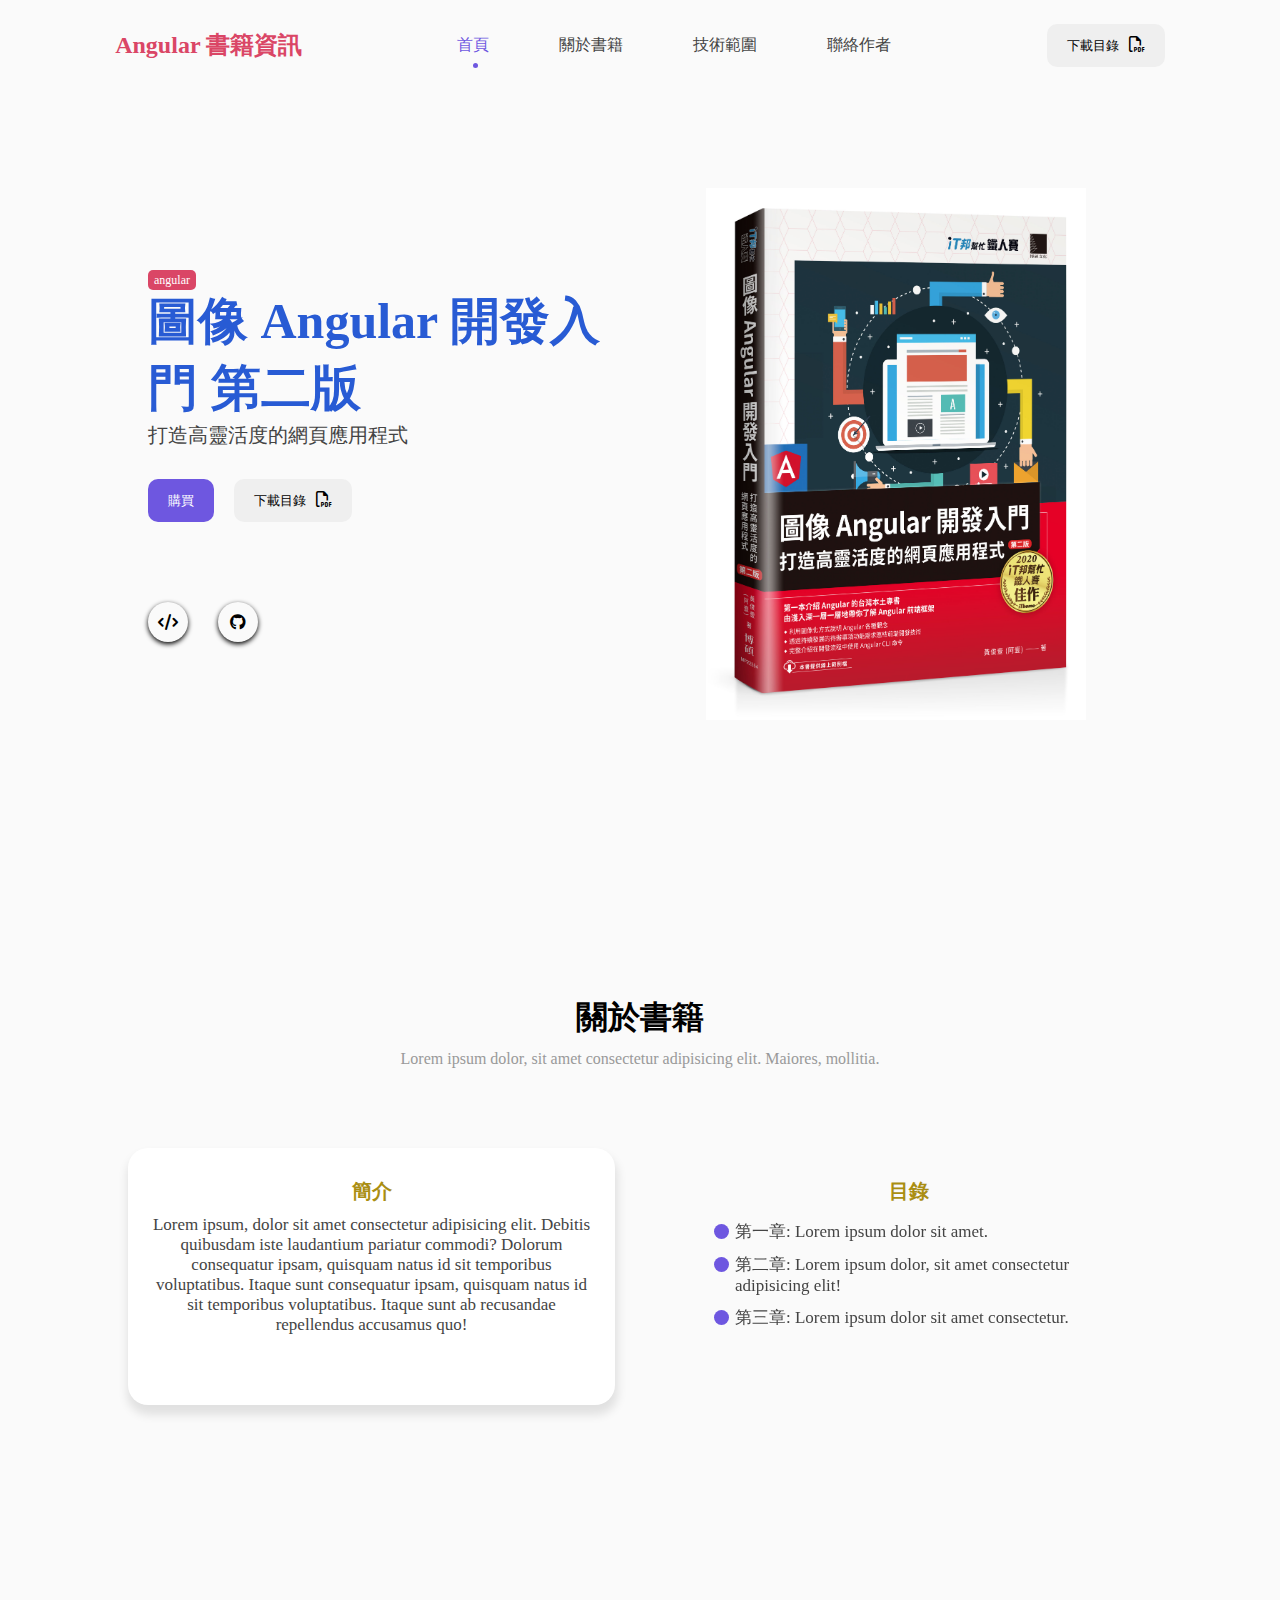
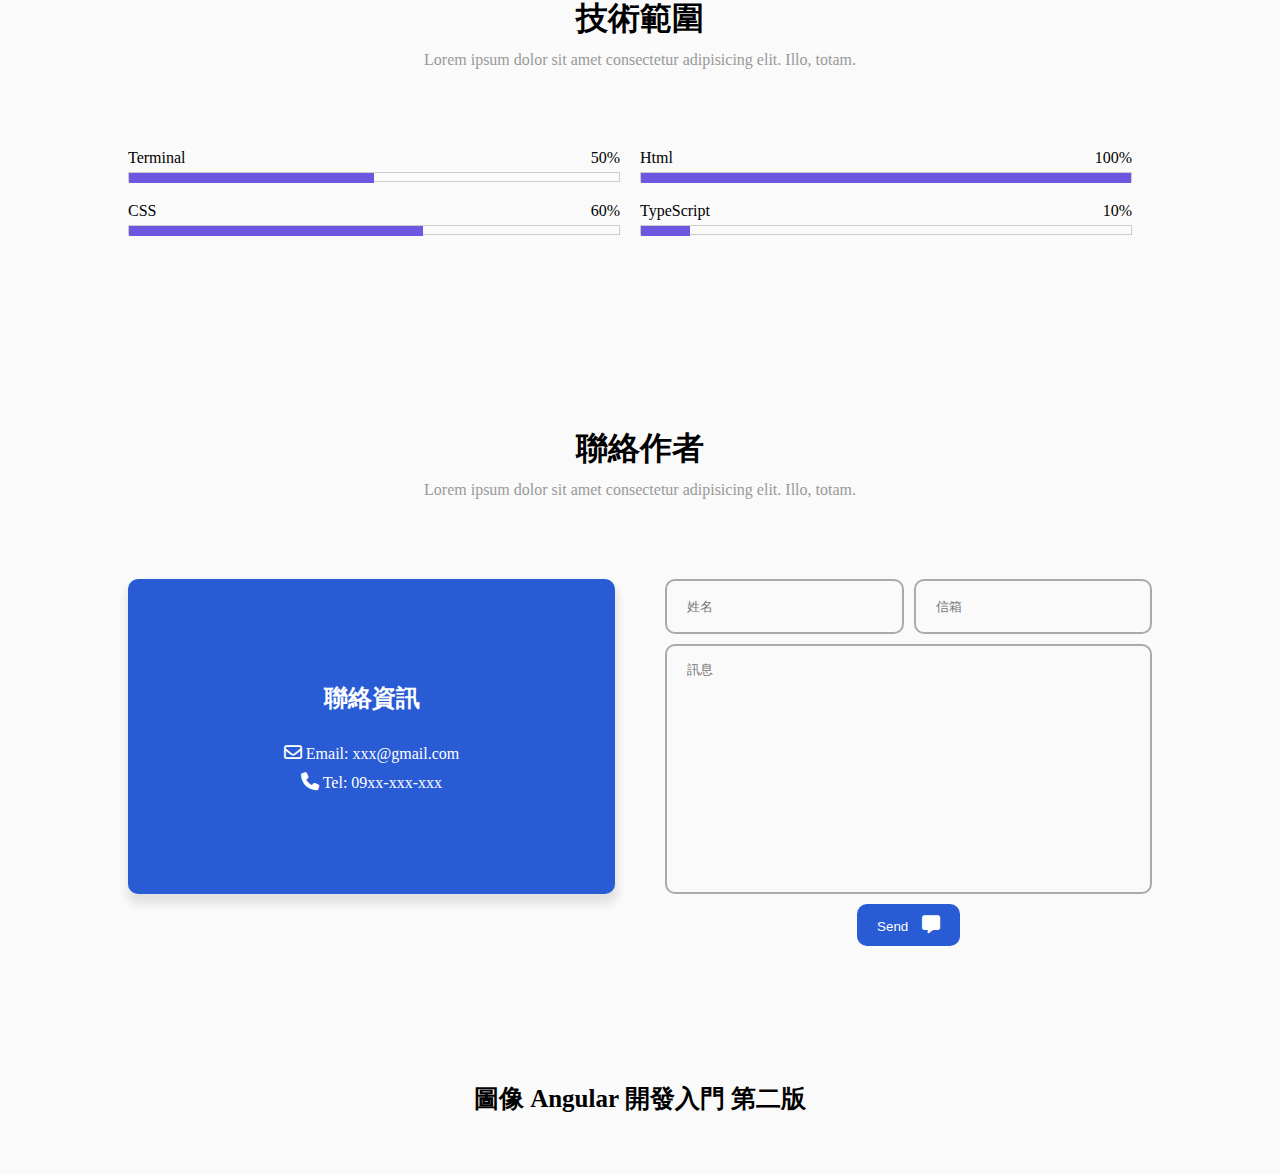
==== commit d7729cc6: "feat(footer): 頁尾標題文字樣式實作" ====
--- a/src/index.html
+++ b/src/index.html
@@ -142,6 +142,9 @@
           </div>
         </section>
       </main>
+      <footer>
+        <div class="top-footer">圖像 Angular 開發入門 第二版</div>
+      </footer>
     </div>
     <script src="./main.js"></script>
   </body>
--- a/src/style.min.css
+++ b/src/style.min.css
@@ -1 +1 @@
-nav{background-color:var(--body-color);position:fixed;width:100%;height:90px;line-height:90px;padding-inline:9vw;display:flex;justify-content:space-between}nav .nav-logo{font-size:24px;font-weight:600;color:var(--logo-color)}nav ul{display:flex;list-style:none}nav ul .nav-link{text-decoration:none;color:var(--text-color);font-weight:500;padding-inline:15px;margin-inline:20px}nav ul .active-link{position:relative;color:var(--first-color)}nav ul .active-link::after{position:absolute;content:"";width:5px;height:5px;background-color:var(--first-color);left:50%;bottom:-15px;border-radius:50%}.btn{font-weight:500;padding:12px 20px;border-color:#efefef;border:none;border-radius:10px;cursor:pointer}.btn:hover{background-color:var(--second-color);color:var(---white-color)}.btn>i{margin-left:10px}.home-text{padding-left:20px;min-height:80vh;width:50%;display:flex;flex-direction:column;justify-content:center}.home-text .tag>span{background-color:var(--logo-color);color:var(--white-color);padding:3px 6px;font-size:12px;border-radius:5px}.home-text .name{font-size:50px;font-weight:600;color:var(--third-color)}.home-text .subtitle{font-size:20px;margin-bottom:30px;color:var(--text-color)}.home-text .text-btn{display:flex;gap:20px}.home-text .text-btn>.blue-btn{background-color:var(--first-color);color:var(--white-color)}.home-text .text-btn>.blue-btn:hover{background-color:var(--first-color-hover)}.home-text .icons{display:flex;margin-top:5em;gap:30px}.home-text .icons .icon{display:flex;justify-content:center;align-items:center;width:40px;height:40px;border-radius:50%;box-shadow:0px 2px 5px 0px #000;cursor:pointer}.home-image{display:flex;justify-content:right;align-items:center;width:50%;min-height:80vh}.home-image .image{width:380px;margin:0 auto;overflow:hidden}.home-image .image img{width:380px}.about-container{display:flex;justify-content:space-between;width:100%;gap:50px}.about-container .introduce,.about-container .contents{width:50%}.about-container h3{margin-bottom:10px;font-size:20px;font-weight:600;color:var(--second-color)}.about-container .card{display:flex;align-items:center;flex-direction:column;padding:30px 20px 70px;width:100%;background-color:var(--white-color);border-radius:20px;box-shadow:1px 8px 10px 2px var(--first-shadow-color)}.about-container .card div{text-align:center;font-size:17px;color:var(--text-color)}.about-container .list{display:flex;flex-direction:column;padding:30px 65px 70px;width:100%}.about-container .list h3{text-align:center}.about-container .list .item{font-size:17px;padding:5px;color:var(--text-color);position:relative}.about-container .list .item::before{box-sizing:border-box;content:"";top:9px;left:-16px;position:absolute;border-radius:50px;width:15px;height:15px;background-color:var(--first-color)}.skill-container{display:flex;width:100%;gap:20px;flex-wrap:wrap}.skill-container .skill-item{flex-basis:calc(50% - 20px);display:flex;flex-direction:column;gap:5px}.skill-container .skill-item .skill{display:flex;justify-content:space-between;align-items:center}.skill-container .skill-item .progress-bar-wrap{height:10px;border:1px solid #ccc}.skill-container .skill-item .progress-bar-wrap .progress-bar{height:10px;background-color:var(--first-color)}.contact-container{display:flex;justify-content:space-between;width:100%;gap:50px}.contact-container .info,.contact-container .form{width:50%}.contact-container .contact-info{display:flex;flex-direction:column;justify-content:center;align-items:center;padding:20px 30px;width:100%;height:315px;background-color:var(--third-color);color:var(--white-color);border-radius:10px;gap:10px;box-shadow:1px 8px 10px 2px var(--first-shadow-color)}.contact-container .contact-info>h2{margin-bottom:20px}.contact-container .contact-info i{font-size:18px}.contact-container .form{display:grid;grid-template-columns:repeat(2, 1fr);grid-template-rows:55px 250px 1fr;gap:10px}.contact-container .form input,.contact-container .form textarea{background:rgba(0,0,0,0);border:2px solid #aaa;border-radius:10px;padding:15px 20px;outline:none}.contact-container .form input{padding:15px 20px}.contact-container .form textarea{grid-column:1/3;resize:none}.contact-container .form .btn{margin:0 auto;grid-column:1/3;background-color:var(--third-color);color:var(--white-color)}.contact-container .form .btn i{font-size:18px}:root{--body-color: rgb(250, 250, 250);--logo-color: rgb(218, 70, 102);--white-color: rgb(255, 255, 255);--text-color: rgb(68, 68, 68);--first-color: rgb(110, 87, 224);--first-color-hover: rgb(40, 91, 212);--first-shadow-color: rgba(0, 0, 0, 0.1);--second-color: rgb(170, 142, 18);--third-color: rgb(40, 91, 212)}html{scroll-behavior:smooth}body{background-color:var(--body-color)}body .container{width:100%}*{margin:0;padding:0;box-sizing:border-box}.wrapper{padding-inline:10vw}.wrapper .home-box{display:flex;padding-block:6em;height:100vh;min-height:700px}.wrapper .section{padding-block:6em}.wrapper .section .top-header{text-align:center;margin-bottom:5em}.wrapper .section .top-header h1{font-weight:600;margin-bottom:10px}.wrapper .section .top-header span{color:#999}i{font-size:16px}/*# sourceMappingURL=style.min.css.map */+nav{background-color:var(--body-color);position:fixed;width:100%;height:90px;line-height:90px;padding-inline:9vw;display:flex;justify-content:space-between}nav .nav-logo{font-size:24px;font-weight:600;color:var(--logo-color)}nav ul{display:flex;list-style:none}nav ul .nav-link{text-decoration:none;color:var(--text-color);font-weight:500;padding-inline:15px;margin-inline:20px}nav ul .active-link{position:relative;color:var(--first-color)}nav ul .active-link::after{position:absolute;content:"";width:5px;height:5px;background-color:var(--first-color);left:50%;bottom:-15px;border-radius:50%}.btn{font-weight:500;padding:12px 20px;border-color:#efefef;border:none;border-radius:10px;cursor:pointer}.btn:hover{background-color:var(--second-color);color:var(---white-color)}.btn>i{margin-left:10px}.home-text{padding-left:20px;min-height:80vh;width:50%;display:flex;flex-direction:column;justify-content:center}.home-text .tag>span{background-color:var(--logo-color);color:var(--white-color);padding:3px 6px;font-size:12px;border-radius:5px}.home-text .name{font-size:50px;font-weight:600;color:var(--third-color)}.home-text .subtitle{font-size:20px;margin-bottom:30px;color:var(--text-color)}.home-text .text-btn{display:flex;gap:20px}.home-text .text-btn>.blue-btn{background-color:var(--first-color);color:var(--white-color)}.home-text .text-btn>.blue-btn:hover{background-color:var(--first-color-hover)}.home-text .icons{display:flex;margin-top:5em;gap:30px}.home-text .icons .icon{display:flex;justify-content:center;align-items:center;width:40px;height:40px;border-radius:50%;box-shadow:0px 2px 5px 0px #000;cursor:pointer}.home-image{display:flex;justify-content:right;align-items:center;width:50%;min-height:80vh}.home-image .image{width:380px;margin:0 auto;overflow:hidden}.home-image .image img{width:380px}.about-container{display:flex;justify-content:space-between;width:100%;gap:50px}.about-container .introduce,.about-container .contents{width:50%}.about-container h3{margin-bottom:10px;font-size:20px;font-weight:600;color:var(--second-color)}.about-container .card{display:flex;align-items:center;flex-direction:column;padding:30px 20px 70px;width:100%;background-color:var(--white-color);border-radius:20px;box-shadow:1px 8px 10px 2px var(--first-shadow-color)}.about-container .card div{text-align:center;font-size:17px;color:var(--text-color)}.about-container .list{display:flex;flex-direction:column;padding:30px 65px 70px;width:100%}.about-container .list h3{text-align:center}.about-container .list .item{font-size:17px;padding:5px;color:var(--text-color);position:relative}.about-container .list .item::before{box-sizing:border-box;content:"";top:9px;left:-16px;position:absolute;border-radius:50px;width:15px;height:15px;background-color:var(--first-color)}.skill-container{display:flex;width:100%;gap:20px;flex-wrap:wrap}.skill-container .skill-item{flex-basis:calc(50% - 20px);display:flex;flex-direction:column;gap:5px}.skill-container .skill-item .skill{display:flex;justify-content:space-between;align-items:center}.skill-container .skill-item .progress-bar-wrap{height:10px;border:1px solid #ccc}.skill-container .skill-item .progress-bar-wrap .progress-bar{height:10px;background-color:var(--first-color)}.contact-container{display:flex;justify-content:space-between;width:100%;gap:50px}.contact-container .info,.contact-container .form{width:50%}.contact-container .contact-info{display:flex;flex-direction:column;justify-content:center;align-items:center;padding:20px 30px;width:100%;height:315px;background-color:var(--third-color);color:var(--white-color);border-radius:10px;gap:10px;box-shadow:1px 8px 10px 2px var(--first-shadow-color)}.contact-container .contact-info>h2{margin-bottom:20px}.contact-container .contact-info i{font-size:18px}.contact-container .form{display:grid;grid-template-columns:repeat(2, 1fr);grid-template-rows:55px 250px 1fr;gap:10px}.contact-container .form input,.contact-container .form textarea{background:rgba(0,0,0,0);border:2px solid #aaa;border-radius:10px;padding:15px 20px;outline:none}.contact-container .form input{padding:15px 20px}.contact-container .form textarea{grid-column:1/3;resize:none}.contact-container .form .btn{margin:0 auto;grid-column:1/3;background-color:var(--third-color);color:var(--white-color)}.contact-container .form .btn i{font-size:18px}footer{display:flex;justify-content:center;align-items:center;flex-direction:column;row-gap:30px;padding-block:40px 60px}footer .top-footer{font-size:25px;font-weight:600}:root{--body-color: rgb(250, 250, 250);--logo-color: rgb(218, 70, 102);--white-color: rgb(255, 255, 255);--text-color: rgb(68, 68, 68);--first-color: rgb(110, 87, 224);--first-color-hover: rgb(40, 91, 212);--first-shadow-color: rgba(0, 0, 0, 0.1);--second-color: rgb(170, 142, 18);--third-color: rgb(40, 91, 212)}html{scroll-behavior:smooth}body{background-color:var(--body-color)}body .container{width:100%}*{margin:0;padding:0;box-sizing:border-box}.wrapper{padding-inline:10vw}.wrapper .home-box{display:flex;padding-block:6em;height:100vh;min-height:700px}.wrapper .section{padding-block:6em}.wrapper .section .top-header{text-align:center;margin-bottom:5em}.wrapper .section .top-header h1{font-weight:600;margin-bottom:10px}.wrapper .section .top-header span{color:#999}i{font-size:16px}/*# sourceMappingURL=style.min.css.map */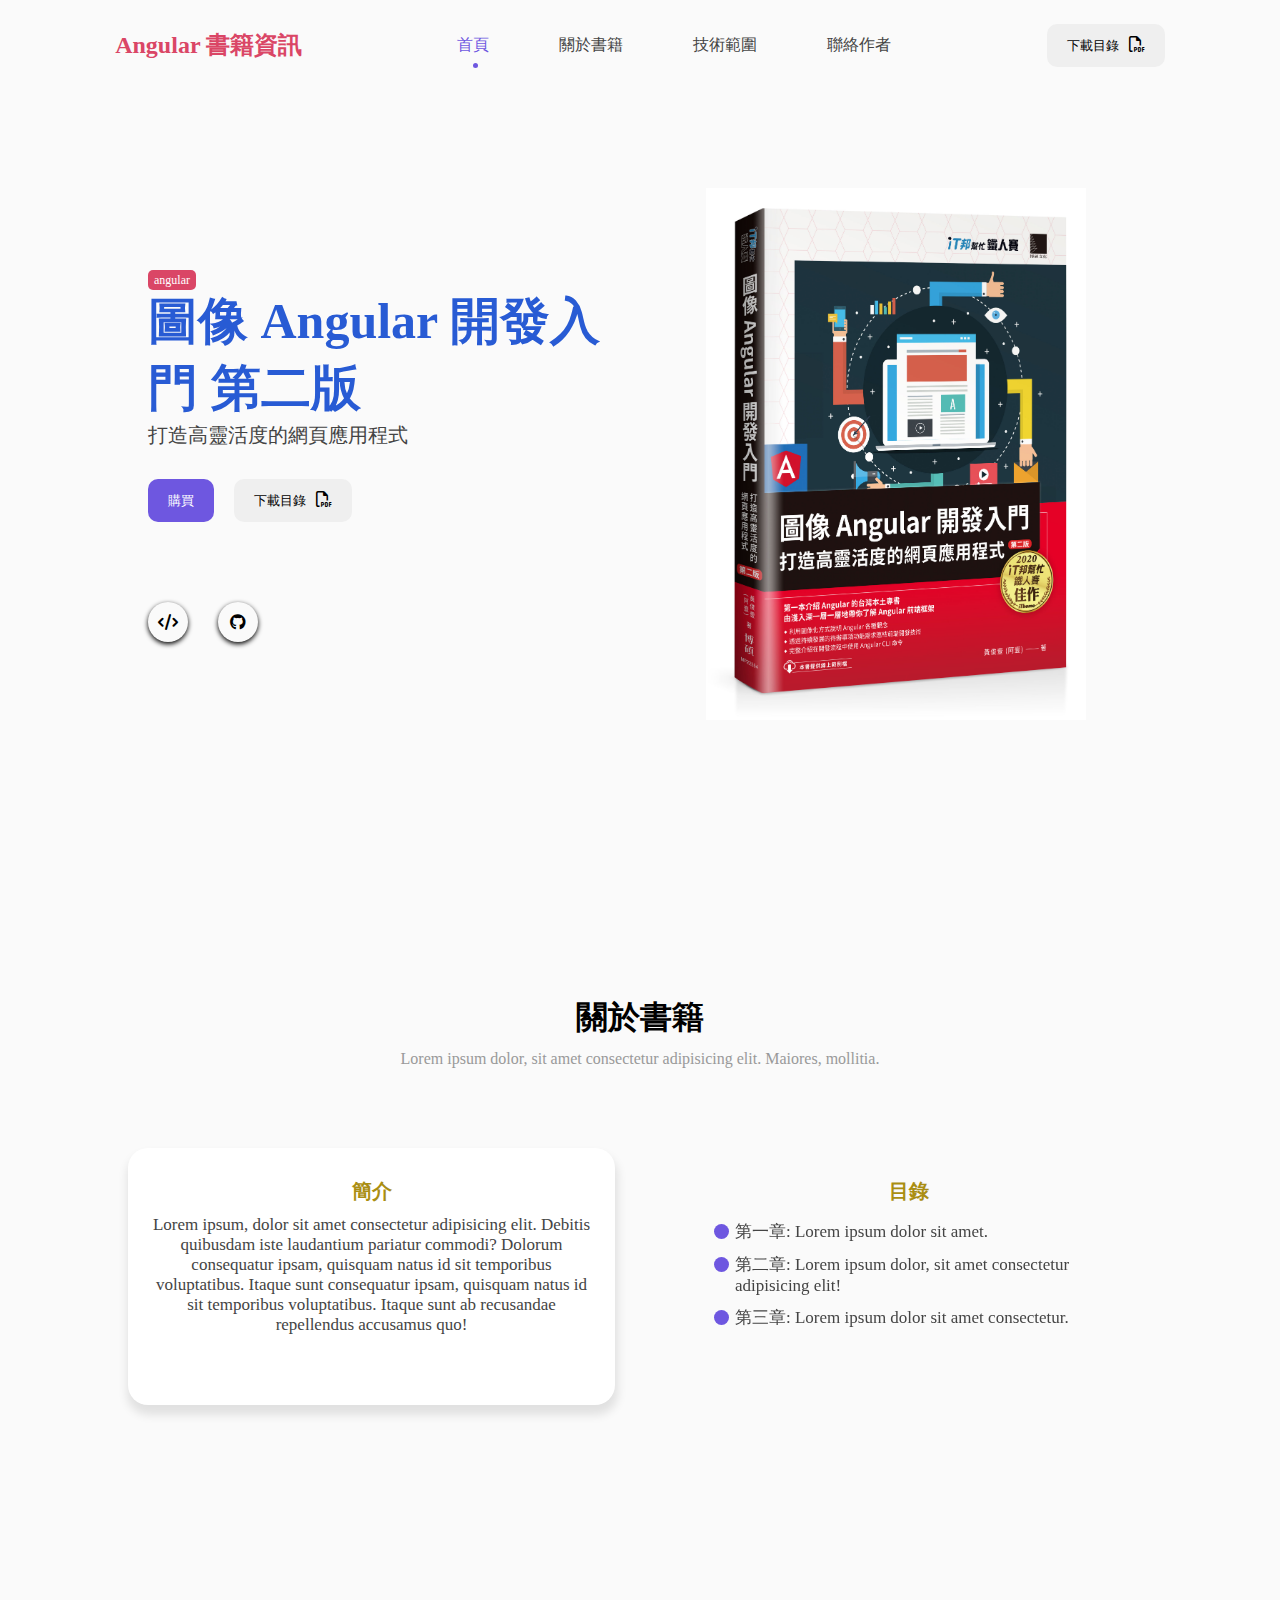
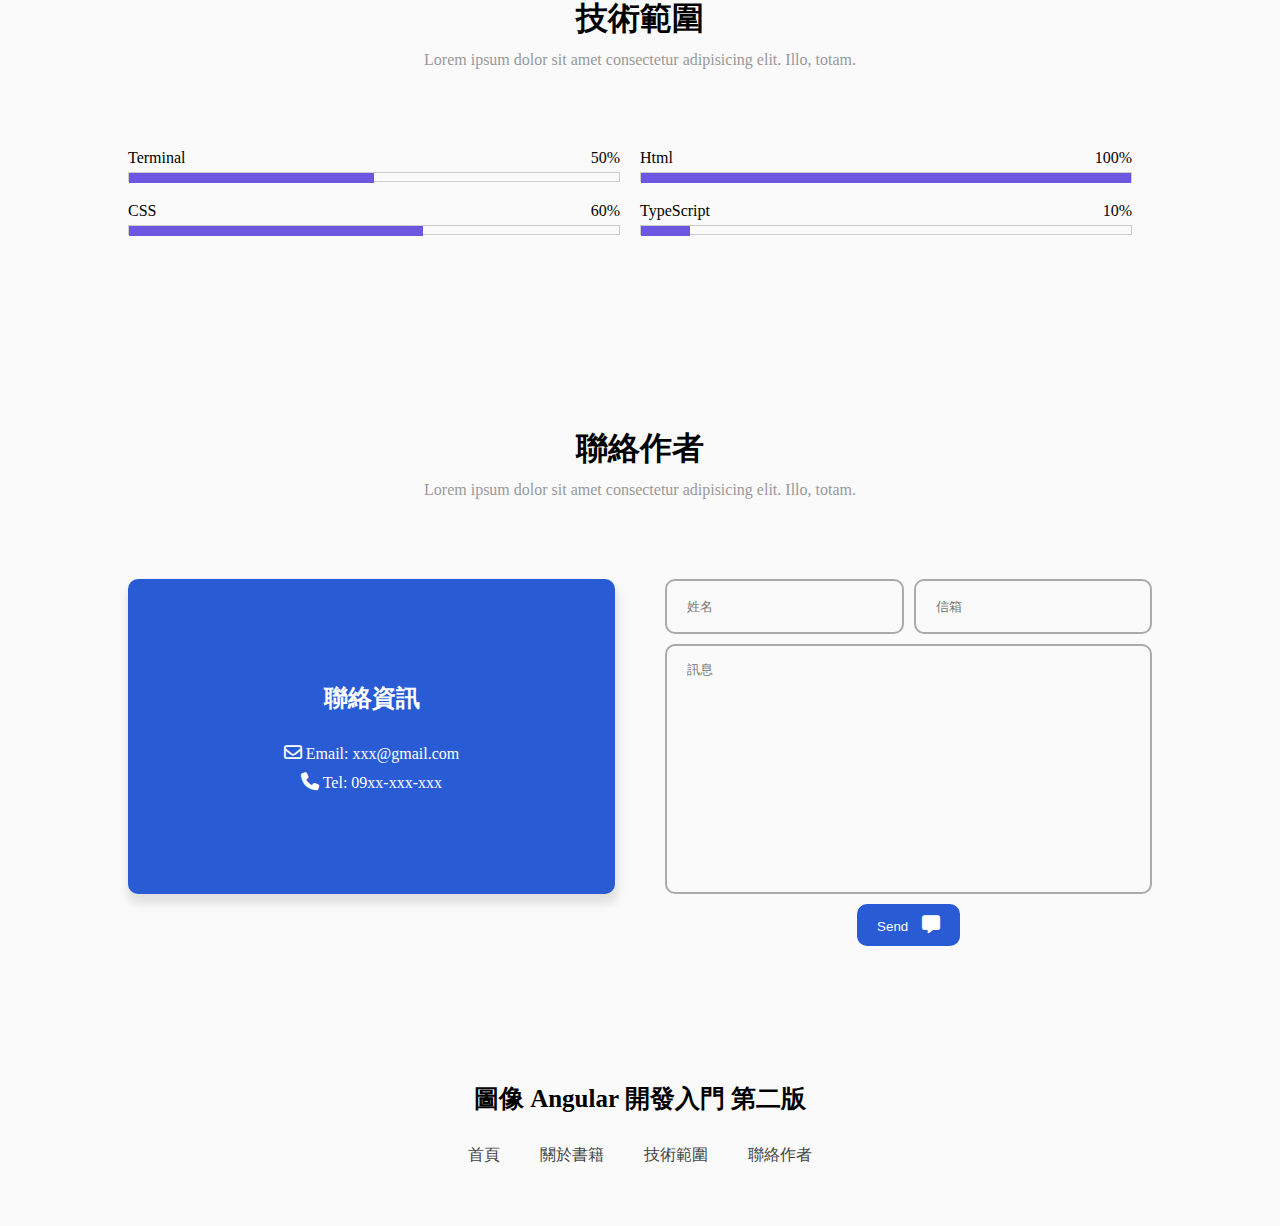
==== commit f3c5c24c: "feat(footer): 頁尾選單樣式" ====
--- a/src/index.html
+++ b/src/index.html
@@ -144,6 +144,20 @@
       </main>
       <footer>
         <div class="top-footer">圖像 Angular 開發入門 第二版</div>
+        <ul class="footer-menu">
+          <li class="menu-item">
+            <a href="#home">首頁</a>
+          </li>
+          <li class="menu-item">
+            <a href="#book">關於書籍</a>
+          </li>
+          <li class="menu-item">
+            <a href="#skill">技術範圍</a>
+          </li>
+          <li class="menu-item">
+            <a href="#contact">聯絡作者</a>
+          </li>
+        </ul>
       </footer>
     </div>
     <script src="./main.js"></script>
--- a/src/style.min.css
+++ b/src/style.min.css
@@ -1 +1 @@
-nav{background-color:var(--body-color);position:fixed;width:100%;height:90px;line-height:90px;padding-inline:9vw;display:flex;justify-content:space-between}nav .nav-logo{font-size:24px;font-weight:600;color:var(--logo-color)}nav ul{display:flex;list-style:none}nav ul .nav-link{text-decoration:none;color:var(--text-color);font-weight:500;padding-inline:15px;margin-inline:20px}nav ul .active-link{position:relative;color:var(--first-color)}nav ul .active-link::after{position:absolute;content:"";width:5px;height:5px;background-color:var(--first-color);left:50%;bottom:-15px;border-radius:50%}.btn{font-weight:500;padding:12px 20px;border-color:#efefef;border:none;border-radius:10px;cursor:pointer}.btn:hover{background-color:var(--second-color);color:var(---white-color)}.btn>i{margin-left:10px}.home-text{padding-left:20px;min-height:80vh;width:50%;display:flex;flex-direction:column;justify-content:center}.home-text .tag>span{background-color:var(--logo-color);color:var(--white-color);padding:3px 6px;font-size:12px;border-radius:5px}.home-text .name{font-size:50px;font-weight:600;color:var(--third-color)}.home-text .subtitle{font-size:20px;margin-bottom:30px;color:var(--text-color)}.home-text .text-btn{display:flex;gap:20px}.home-text .text-btn>.blue-btn{background-color:var(--first-color);color:var(--white-color)}.home-text .text-btn>.blue-btn:hover{background-color:var(--first-color-hover)}.home-text .icons{display:flex;margin-top:5em;gap:30px}.home-text .icons .icon{display:flex;justify-content:center;align-items:center;width:40px;height:40px;border-radius:50%;box-shadow:0px 2px 5px 0px #000;cursor:pointer}.home-image{display:flex;justify-content:right;align-items:center;width:50%;min-height:80vh}.home-image .image{width:380px;margin:0 auto;overflow:hidden}.home-image .image img{width:380px}.about-container{display:flex;justify-content:space-between;width:100%;gap:50px}.about-container .introduce,.about-container .contents{width:50%}.about-container h3{margin-bottom:10px;font-size:20px;font-weight:600;color:var(--second-color)}.about-container .card{display:flex;align-items:center;flex-direction:column;padding:30px 20px 70px;width:100%;background-color:var(--white-color);border-radius:20px;box-shadow:1px 8px 10px 2px var(--first-shadow-color)}.about-container .card div{text-align:center;font-size:17px;color:var(--text-color)}.about-container .list{display:flex;flex-direction:column;padding:30px 65px 70px;width:100%}.about-container .list h3{text-align:center}.about-container .list .item{font-size:17px;padding:5px;color:var(--text-color);position:relative}.about-container .list .item::before{box-sizing:border-box;content:"";top:9px;left:-16px;position:absolute;border-radius:50px;width:15px;height:15px;background-color:var(--first-color)}.skill-container{display:flex;width:100%;gap:20px;flex-wrap:wrap}.skill-container .skill-item{flex-basis:calc(50% - 20px);display:flex;flex-direction:column;gap:5px}.skill-container .skill-item .skill{display:flex;justify-content:space-between;align-items:center}.skill-container .skill-item .progress-bar-wrap{height:10px;border:1px solid #ccc}.skill-container .skill-item .progress-bar-wrap .progress-bar{height:10px;background-color:var(--first-color)}.contact-container{display:flex;justify-content:space-between;width:100%;gap:50px}.contact-container .info,.contact-container .form{width:50%}.contact-container .contact-info{display:flex;flex-direction:column;justify-content:center;align-items:center;padding:20px 30px;width:100%;height:315px;background-color:var(--third-color);color:var(--white-color);border-radius:10px;gap:10px;box-shadow:1px 8px 10px 2px var(--first-shadow-color)}.contact-container .contact-info>h2{margin-bottom:20px}.contact-container .contact-info i{font-size:18px}.contact-container .form{display:grid;grid-template-columns:repeat(2, 1fr);grid-template-rows:55px 250px 1fr;gap:10px}.contact-container .form input,.contact-container .form textarea{background:rgba(0,0,0,0);border:2px solid #aaa;border-radius:10px;padding:15px 20px;outline:none}.contact-container .form input{padding:15px 20px}.contact-container .form textarea{grid-column:1/3;resize:none}.contact-container .form .btn{margin:0 auto;grid-column:1/3;background-color:var(--third-color);color:var(--white-color)}.contact-container .form .btn i{font-size:18px}footer{display:flex;justify-content:center;align-items:center;flex-direction:column;row-gap:30px;padding-block:40px 60px}footer .top-footer{font-size:25px;font-weight:600}:root{--body-color: rgb(250, 250, 250);--logo-color: rgb(218, 70, 102);--white-color: rgb(255, 255, 255);--text-color: rgb(68, 68, 68);--first-color: rgb(110, 87, 224);--first-color-hover: rgb(40, 91, 212);--first-shadow-color: rgba(0, 0, 0, 0.1);--second-color: rgb(170, 142, 18);--third-color: rgb(40, 91, 212)}html{scroll-behavior:smooth}body{background-color:var(--body-color)}body .container{width:100%}*{margin:0;padding:0;box-sizing:border-box}.wrapper{padding-inline:10vw}.wrapper .home-box{display:flex;padding-block:6em;height:100vh;min-height:700px}.wrapper .section{padding-block:6em}.wrapper .section .top-header{text-align:center;margin-bottom:5em}.wrapper .section .top-header h1{font-weight:600;margin-bottom:10px}.wrapper .section .top-header span{color:#999}i{font-size:16px}/*# sourceMappingURL=style.min.css.map */+nav{background-color:var(--body-color);position:fixed;width:100%;height:90px;line-height:90px;padding-inline:9vw;display:flex;justify-content:space-between}nav .nav-logo{font-size:24px;font-weight:600;color:var(--logo-color)}nav ul{display:flex;list-style:none}nav ul .nav-link{text-decoration:none;color:var(--text-color);font-weight:500;padding-inline:15px;margin-inline:20px}nav ul .active-link{position:relative;color:var(--first-color)}nav ul .active-link::after{position:absolute;content:"";width:5px;height:5px;background-color:var(--first-color);left:50%;bottom:-15px;border-radius:50%}.btn{font-weight:500;padding:12px 20px;border-color:#efefef;border:none;border-radius:10px;cursor:pointer}.btn:hover{background-color:var(--second-color);color:var(---white-color)}.btn>i{margin-left:10px}.home-text{padding-left:20px;min-height:80vh;width:50%;display:flex;flex-direction:column;justify-content:center}.home-text .tag>span{background-color:var(--logo-color);color:var(--white-color);padding:3px 6px;font-size:12px;border-radius:5px}.home-text .name{font-size:50px;font-weight:600;color:var(--third-color)}.home-text .subtitle{font-size:20px;margin-bottom:30px;color:var(--text-color)}.home-text .text-btn{display:flex;gap:20px}.home-text .text-btn>.blue-btn{background-color:var(--first-color);color:var(--white-color)}.home-text .text-btn>.blue-btn:hover{background-color:var(--first-color-hover)}.home-text .icons{display:flex;margin-top:5em;gap:30px}.home-text .icons .icon{display:flex;justify-content:center;align-items:center;width:40px;height:40px;border-radius:50%;box-shadow:0px 2px 5px 0px #000;cursor:pointer}.home-image{display:flex;justify-content:right;align-items:center;width:50%;min-height:80vh}.home-image .image{width:380px;margin:0 auto;overflow:hidden}.home-image .image img{width:380px}.about-container{display:flex;justify-content:space-between;width:100%;gap:50px}.about-container .introduce,.about-container .contents{width:50%}.about-container h3{margin-bottom:10px;font-size:20px;font-weight:600;color:var(--second-color)}.about-container .card{display:flex;align-items:center;flex-direction:column;padding:30px 20px 70px;width:100%;background-color:var(--white-color);border-radius:20px;box-shadow:1px 8px 10px 2px var(--first-shadow-color)}.about-container .card div{text-align:center;font-size:17px;color:var(--text-color)}.about-container .list{display:flex;flex-direction:column;padding:30px 65px 70px;width:100%}.about-container .list h3{text-align:center}.about-container .list .item{font-size:17px;padding:5px;color:var(--text-color);position:relative}.about-container .list .item::before{box-sizing:border-box;content:"";top:9px;left:-16px;position:absolute;border-radius:50px;width:15px;height:15px;background-color:var(--first-color)}.skill-container{display:flex;width:100%;gap:20px;flex-wrap:wrap}.skill-container .skill-item{flex-basis:calc(50% - 20px);display:flex;flex-direction:column;gap:5px}.skill-container .skill-item .skill{display:flex;justify-content:space-between;align-items:center}.skill-container .skill-item .progress-bar-wrap{height:10px;border:1px solid #ccc}.skill-container .skill-item .progress-bar-wrap .progress-bar{height:10px;background-color:var(--first-color)}.contact-container{display:flex;justify-content:space-between;width:100%;gap:50px}.contact-container .info,.contact-container .form{width:50%}.contact-container .contact-info{display:flex;flex-direction:column;justify-content:center;align-items:center;padding:20px 30px;width:100%;height:315px;background-color:var(--third-color);color:var(--white-color);border-radius:10px;gap:10px;box-shadow:1px 8px 10px 2px var(--first-shadow-color)}.contact-container .contact-info>h2{margin-bottom:20px}.contact-container .contact-info i{font-size:18px}.contact-container .form{display:grid;grid-template-columns:repeat(2, 1fr);grid-template-rows:55px 250px 1fr;gap:10px}.contact-container .form input,.contact-container .form textarea{background:rgba(0,0,0,0);border:2px solid #aaa;border-radius:10px;padding:15px 20px;outline:none}.contact-container .form input{padding:15px 20px}.contact-container .form textarea{grid-column:1/3;resize:none}.contact-container .form .btn{margin:0 auto;grid-column:1/3;background-color:var(--third-color);color:var(--white-color)}.contact-container .form .btn i{font-size:18px}footer{display:flex;justify-content:center;align-items:center;flex-direction:column;row-gap:30px;padding-block:40px 60px}footer .top-footer{font-size:25px;font-weight:600}footer .footer-menu{display:flex}footer .footer-menu .menu-item{list-style:none}footer .footer-menu .menu-item a{text-decoration:none;color:var(--text-color);font-weight:500;margin-inline:20px}:root{--body-color: rgb(250, 250, 250);--logo-color: rgb(218, 70, 102);--white-color: rgb(255, 255, 255);--text-color: rgb(68, 68, 68);--first-color: rgb(110, 87, 224);--first-color-hover: rgb(40, 91, 212);--first-shadow-color: rgba(0, 0, 0, 0.1);--second-color: rgb(170, 142, 18);--third-color: rgb(40, 91, 212)}html{scroll-behavior:smooth}body{background-color:var(--body-color)}body .container{width:100%}*{margin:0;padding:0;box-sizing:border-box}.wrapper{padding-inline:10vw}.wrapper .home-box{display:flex;padding-block:6em;height:100vh;min-height:700px}.wrapper .section{padding-block:6em}.wrapper .section .top-header{text-align:center;margin-bottom:5em}.wrapper .section .top-header h1{font-weight:600;margin-bottom:10px}.wrapper .section .top-header span{color:#999}i{font-size:16px}/*# sourceMappingURL=style.min.css.map */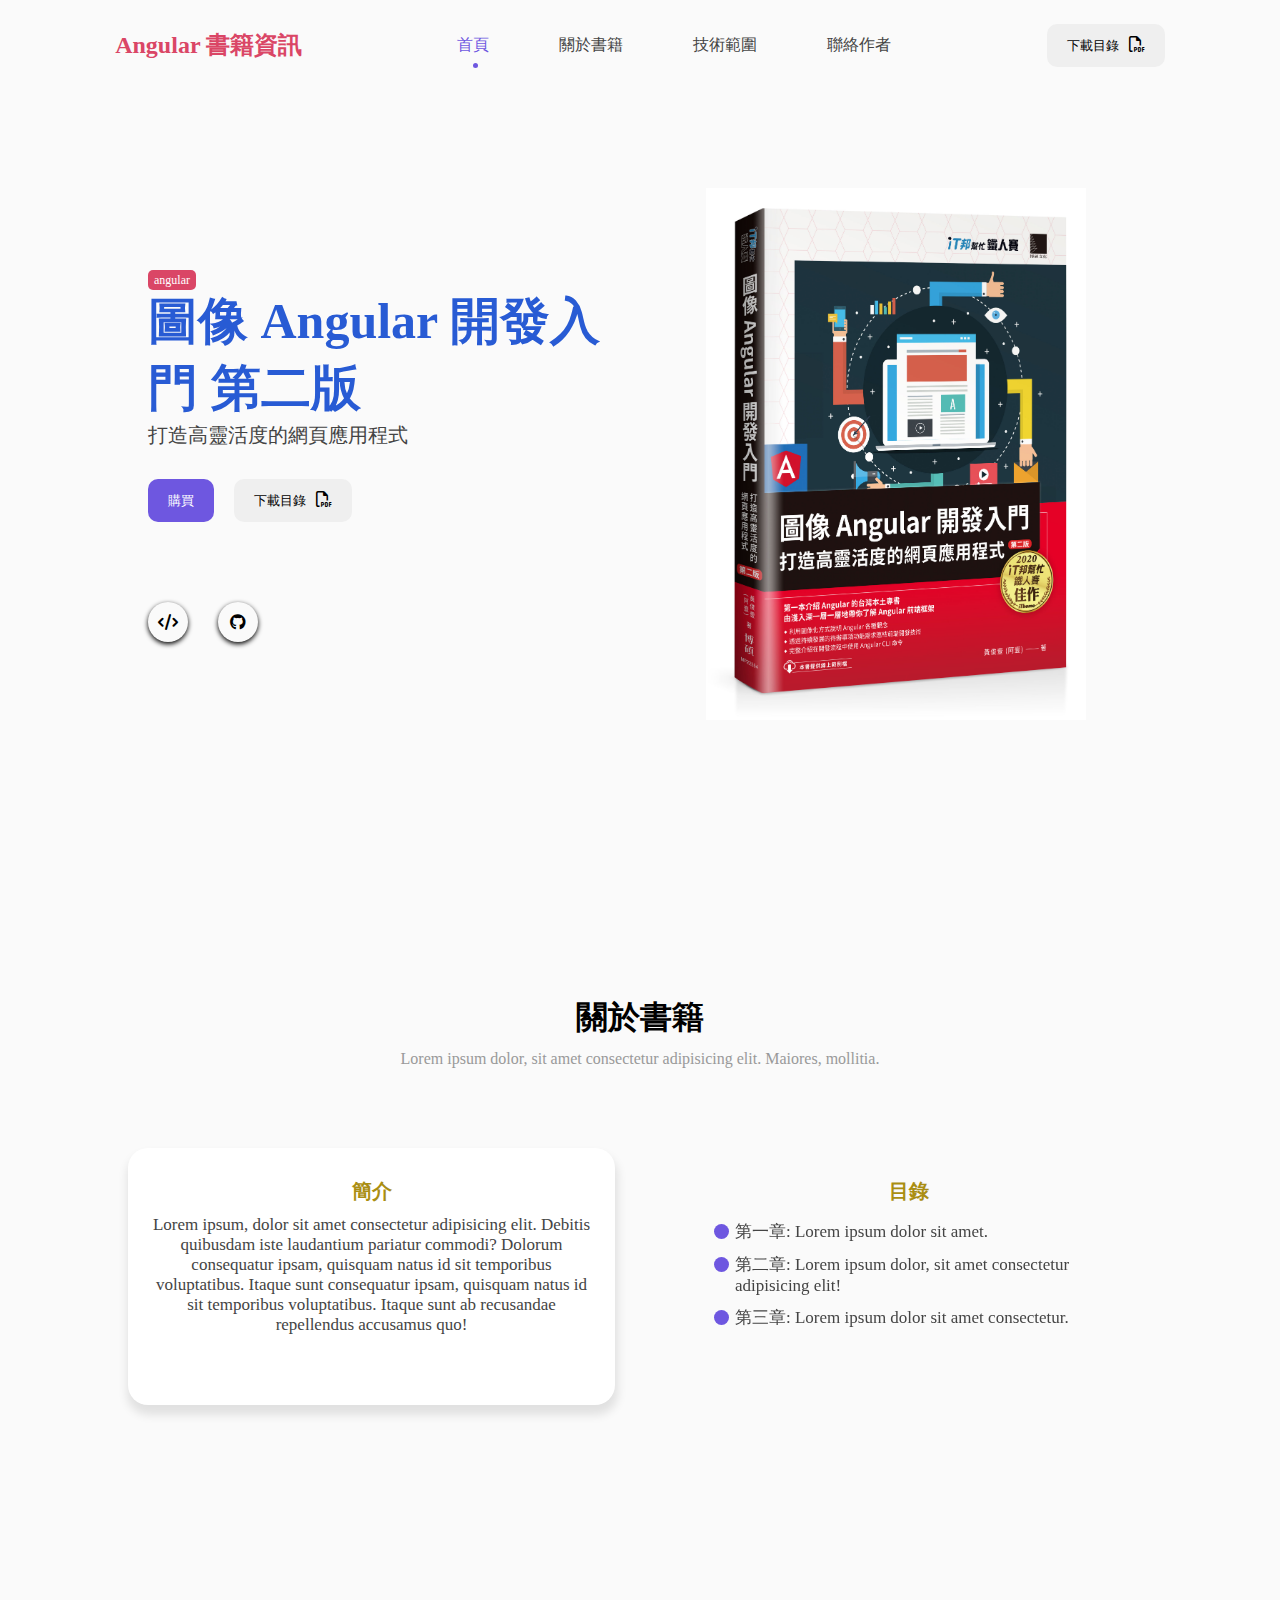
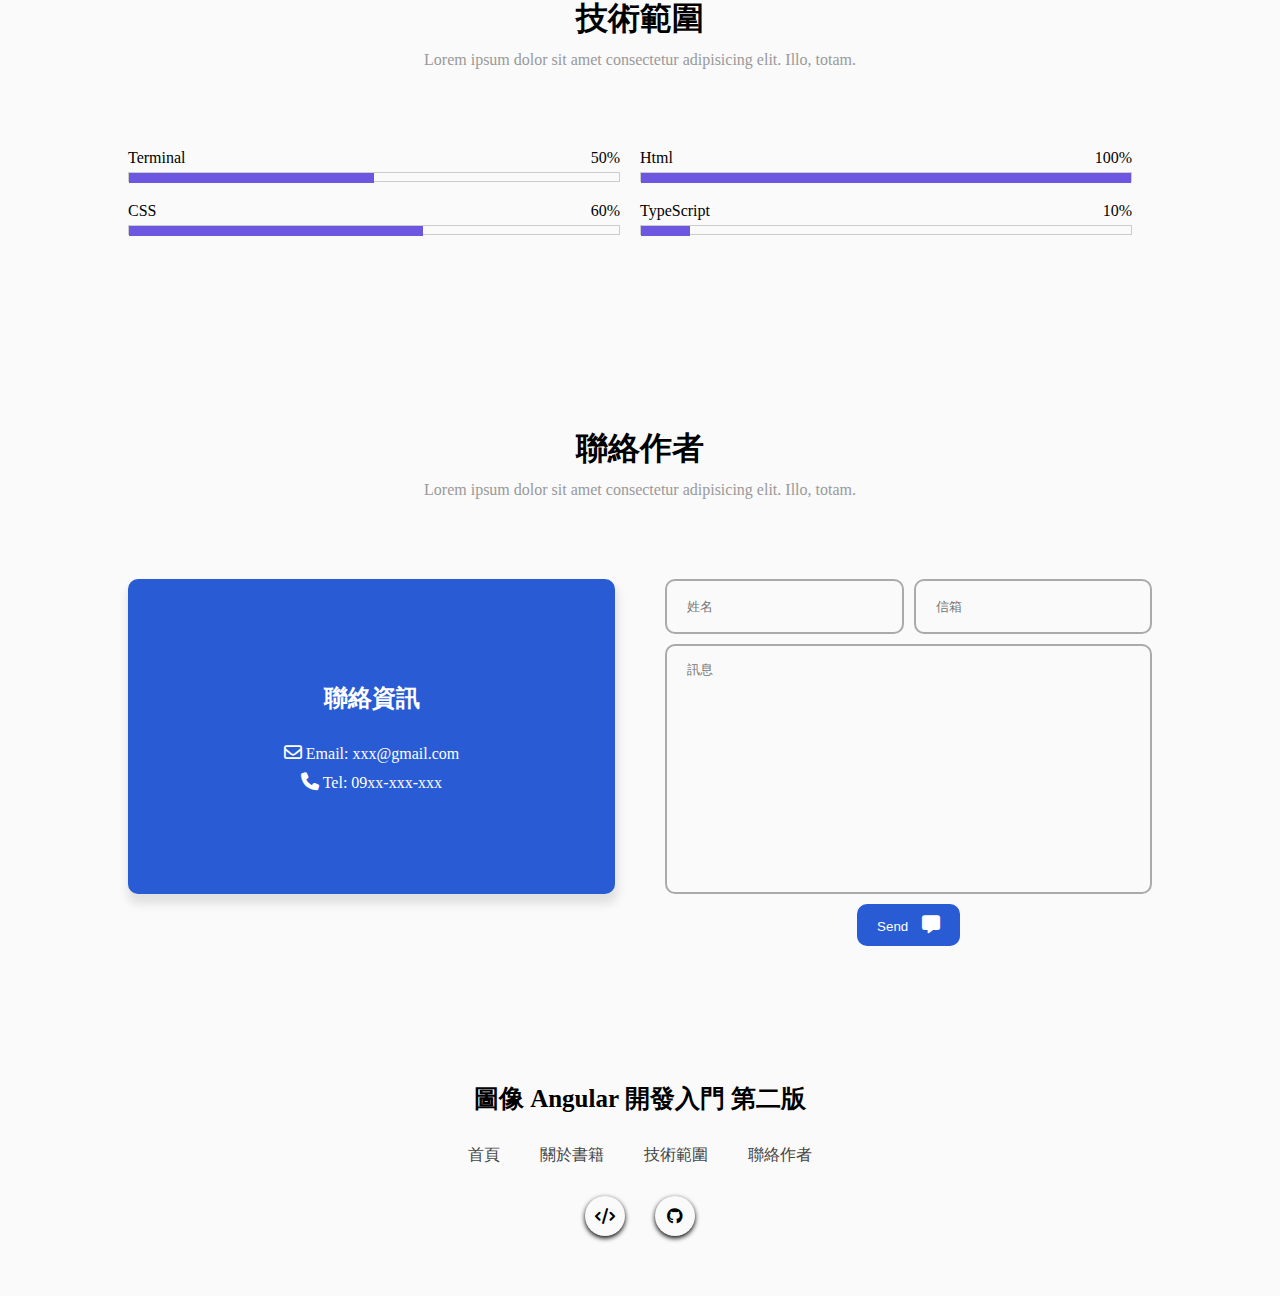
==== commit a2b2ad23: "feat(footer): 頁面圖式樣式實作" ====
--- a/src/index.html
+++ b/src/index.html
@@ -158,6 +158,10 @@
             <a href="#contact">聯絡作者</a>
           </li>
         </ul>
+        <div class="footer-icons">
+          <div class="icon"><i class="fa-solid fa-code"></i></div>
+          <div class="icon"><i class="fa-brands fa-github"></i></div>
+        </div>
       </footer>
     </div>
     <script src="./main.js"></script>
--- a/src/style.min.css
+++ b/src/style.min.css
@@ -1 +1 @@
-nav{background-color:var(--body-color);position:fixed;width:100%;height:90px;line-height:90px;padding-inline:9vw;display:flex;justify-content:space-between}nav .nav-logo{font-size:24px;font-weight:600;color:var(--logo-color)}nav ul{display:flex;list-style:none}nav ul .nav-link{text-decoration:none;color:var(--text-color);font-weight:500;padding-inline:15px;margin-inline:20px}nav ul .active-link{position:relative;color:var(--first-color)}nav ul .active-link::after{position:absolute;content:"";width:5px;height:5px;background-color:var(--first-color);left:50%;bottom:-15px;border-radius:50%}.btn{font-weight:500;padding:12px 20px;border-color:#efefef;border:none;border-radius:10px;cursor:pointer}.btn:hover{background-color:var(--second-color);color:var(---white-color)}.btn>i{margin-left:10px}.home-text{padding-left:20px;min-height:80vh;width:50%;display:flex;flex-direction:column;justify-content:center}.home-text .tag>span{background-color:var(--logo-color);color:var(--white-color);padding:3px 6px;font-size:12px;border-radius:5px}.home-text .name{font-size:50px;font-weight:600;color:var(--third-color)}.home-text .subtitle{font-size:20px;margin-bottom:30px;color:var(--text-color)}.home-text .text-btn{display:flex;gap:20px}.home-text .text-btn>.blue-btn{background-color:var(--first-color);color:var(--white-color)}.home-text .text-btn>.blue-btn:hover{background-color:var(--first-color-hover)}.home-text .icons{display:flex;margin-top:5em;gap:30px}.home-text .icons .icon{display:flex;justify-content:center;align-items:center;width:40px;height:40px;border-radius:50%;box-shadow:0px 2px 5px 0px #000;cursor:pointer}.home-image{display:flex;justify-content:right;align-items:center;width:50%;min-height:80vh}.home-image .image{width:380px;margin:0 auto;overflow:hidden}.home-image .image img{width:380px}.about-container{display:flex;justify-content:space-between;width:100%;gap:50px}.about-container .introduce,.about-container .contents{width:50%}.about-container h3{margin-bottom:10px;font-size:20px;font-weight:600;color:var(--second-color)}.about-container .card{display:flex;align-items:center;flex-direction:column;padding:30px 20px 70px;width:100%;background-color:var(--white-color);border-radius:20px;box-shadow:1px 8px 10px 2px var(--first-shadow-color)}.about-container .card div{text-align:center;font-size:17px;color:var(--text-color)}.about-container .list{display:flex;flex-direction:column;padding:30px 65px 70px;width:100%}.about-container .list h3{text-align:center}.about-container .list .item{font-size:17px;padding:5px;color:var(--text-color);position:relative}.about-container .list .item::before{box-sizing:border-box;content:"";top:9px;left:-16px;position:absolute;border-radius:50px;width:15px;height:15px;background-color:var(--first-color)}.skill-container{display:flex;width:100%;gap:20px;flex-wrap:wrap}.skill-container .skill-item{flex-basis:calc(50% - 20px);display:flex;flex-direction:column;gap:5px}.skill-container .skill-item .skill{display:flex;justify-content:space-between;align-items:center}.skill-container .skill-item .progress-bar-wrap{height:10px;border:1px solid #ccc}.skill-container .skill-item .progress-bar-wrap .progress-bar{height:10px;background-color:var(--first-color)}.contact-container{display:flex;justify-content:space-between;width:100%;gap:50px}.contact-container .info,.contact-container .form{width:50%}.contact-container .contact-info{display:flex;flex-direction:column;justify-content:center;align-items:center;padding:20px 30px;width:100%;height:315px;background-color:var(--third-color);color:var(--white-color);border-radius:10px;gap:10px;box-shadow:1px 8px 10px 2px var(--first-shadow-color)}.contact-container .contact-info>h2{margin-bottom:20px}.contact-container .contact-info i{font-size:18px}.contact-container .form{display:grid;grid-template-columns:repeat(2, 1fr);grid-template-rows:55px 250px 1fr;gap:10px}.contact-container .form input,.contact-container .form textarea{background:rgba(0,0,0,0);border:2px solid #aaa;border-radius:10px;padding:15px 20px;outline:none}.contact-container .form input{padding:15px 20px}.contact-container .form textarea{grid-column:1/3;resize:none}.contact-container .form .btn{margin:0 auto;grid-column:1/3;background-color:var(--third-color);color:var(--white-color)}.contact-container .form .btn i{font-size:18px}footer{display:flex;justify-content:center;align-items:center;flex-direction:column;row-gap:30px;padding-block:40px 60px}footer .top-footer{font-size:25px;font-weight:600}footer .footer-menu{display:flex}footer .footer-menu .menu-item{list-style:none}footer .footer-menu .menu-item a{text-decoration:none;color:var(--text-color);font-weight:500;margin-inline:20px}:root{--body-color: rgb(250, 250, 250);--logo-color: rgb(218, 70, 102);--white-color: rgb(255, 255, 255);--text-color: rgb(68, 68, 68);--first-color: rgb(110, 87, 224);--first-color-hover: rgb(40, 91, 212);--first-shadow-color: rgba(0, 0, 0, 0.1);--second-color: rgb(170, 142, 18);--third-color: rgb(40, 91, 212)}html{scroll-behavior:smooth}body{background-color:var(--body-color)}body .container{width:100%}*{margin:0;padding:0;box-sizing:border-box}.wrapper{padding-inline:10vw}.wrapper .home-box{display:flex;padding-block:6em;height:100vh;min-height:700px}.wrapper .section{padding-block:6em}.wrapper .section .top-header{text-align:center;margin-bottom:5em}.wrapper .section .top-header h1{font-weight:600;margin-bottom:10px}.wrapper .section .top-header span{color:#999}i{font-size:16px}/*# sourceMappingURL=style.min.css.map */+nav{background-color:var(--body-color);position:fixed;width:100%;height:90px;line-height:90px;padding-inline:9vw;display:flex;justify-content:space-between}nav .nav-logo{font-size:24px;font-weight:600;color:var(--logo-color)}nav ul{display:flex;list-style:none}nav ul .nav-link{text-decoration:none;color:var(--text-color);font-weight:500;padding-inline:15px;margin-inline:20px}nav ul .active-link{position:relative;color:var(--first-color)}nav ul .active-link::after{position:absolute;content:"";width:5px;height:5px;background-color:var(--first-color);left:50%;bottom:-15px;border-radius:50%}.btn{font-weight:500;padding:12px 20px;border-color:#efefef;border:none;border-radius:10px;cursor:pointer}.btn:hover{background-color:var(--second-color);color:var(---white-color)}.btn>i{margin-left:10px}.home-text{padding-left:20px;min-height:80vh;width:50%;display:flex;flex-direction:column;justify-content:center}.home-text .tag>span{background-color:var(--logo-color);color:var(--white-color);padding:3px 6px;font-size:12px;border-radius:5px}.home-text .name{font-size:50px;font-weight:600;color:var(--third-color)}.home-text .subtitle{font-size:20px;margin-bottom:30px;color:var(--text-color)}.home-text .text-btn{display:flex;gap:20px}.home-text .text-btn>.blue-btn{background-color:var(--first-color);color:var(--white-color)}.home-text .text-btn>.blue-btn:hover{background-color:var(--first-color-hover)}.home-text .icons{display:flex;margin-top:5em;gap:30px}.home-image{display:flex;justify-content:right;align-items:center;width:50%;min-height:80vh}.home-image .image{width:380px;margin:0 auto;overflow:hidden}.home-image .image img{width:380px}.about-container{display:flex;justify-content:space-between;width:100%;gap:50px}.about-container .introduce,.about-container .contents{width:50%}.about-container h3{margin-bottom:10px;font-size:20px;font-weight:600;color:var(--second-color)}.about-container .card{display:flex;align-items:center;flex-direction:column;padding:30px 20px 70px;width:100%;background-color:var(--white-color);border-radius:20px;box-shadow:1px 8px 10px 2px var(--first-shadow-color)}.about-container .card div{text-align:center;font-size:17px;color:var(--text-color)}.about-container .list{display:flex;flex-direction:column;padding:30px 65px 70px;width:100%}.about-container .list h3{text-align:center}.about-container .list .item{font-size:17px;padding:5px;color:var(--text-color);position:relative}.about-container .list .item::before{box-sizing:border-box;content:"";top:9px;left:-16px;position:absolute;border-radius:50px;width:15px;height:15px;background-color:var(--first-color)}.skill-container{display:flex;width:100%;gap:20px;flex-wrap:wrap}.skill-container .skill-item{flex-basis:calc(50% - 20px);display:flex;flex-direction:column;gap:5px}.skill-container .skill-item .skill{display:flex;justify-content:space-between;align-items:center}.skill-container .skill-item .progress-bar-wrap{height:10px;border:1px solid #ccc}.skill-container .skill-item .progress-bar-wrap .progress-bar{height:10px;background-color:var(--first-color)}.contact-container{display:flex;justify-content:space-between;width:100%;gap:50px}.contact-container .info,.contact-container .form{width:50%}.contact-container .contact-info{display:flex;flex-direction:column;justify-content:center;align-items:center;padding:20px 30px;width:100%;height:315px;background-color:var(--third-color);color:var(--white-color);border-radius:10px;gap:10px;box-shadow:1px 8px 10px 2px var(--first-shadow-color)}.contact-container .contact-info>h2{margin-bottom:20px}.contact-container .contact-info i{font-size:18px}.contact-container .form{display:grid;grid-template-columns:repeat(2, 1fr);grid-template-rows:55px 250px 1fr;gap:10px}.contact-container .form input,.contact-container .form textarea{background:rgba(0,0,0,0);border:2px solid #aaa;border-radius:10px;padding:15px 20px;outline:none}.contact-container .form input{padding:15px 20px}.contact-container .form textarea{grid-column:1/3;resize:none}.contact-container .form .btn{margin:0 auto;grid-column:1/3;background-color:var(--third-color);color:var(--white-color)}.contact-container .form .btn i{font-size:18px}footer{display:flex;justify-content:center;align-items:center;flex-direction:column;row-gap:30px;padding-block:40px 60px}footer .top-footer{font-size:25px;font-weight:600}footer .footer-menu{display:flex}footer .footer-menu .menu-item{list-style:none}footer .footer-menu .menu-item a{text-decoration:none;color:var(--text-color);font-weight:500;margin-inline:20px}.footer-icons{display:flex;gap:30px}:root{--body-color: rgb(250, 250, 250);--logo-color: rgb(218, 70, 102);--white-color: rgb(255, 255, 255);--text-color: rgb(68, 68, 68);--first-color: rgb(110, 87, 224);--first-color-hover: rgb(40, 91, 212);--first-shadow-color: rgba(0, 0, 0, 0.1);--second-color: rgb(170, 142, 18);--third-color: rgb(40, 91, 212)}html{scroll-behavior:smooth}body{background-color:var(--body-color)}body .container{width:100%}*{margin:0;padding:0;box-sizing:border-box}.wrapper{padding-inline:10vw}.wrapper .home-box{display:flex;padding-block:6em;height:100vh;min-height:700px}.wrapper .section{padding-block:6em}.wrapper .section .top-header{text-align:center;margin-bottom:5em}.wrapper .section .top-header h1{font-weight:600;margin-bottom:10px}.wrapper .section .top-header span{color:#999}i{font-size:16px}.icon{display:flex;justify-content:center;align-items:center;width:40px;height:40px;border-radius:50%;box-shadow:0px 2px 5px 0px #000;cursor:pointer}/*# sourceMappingURL=style.min.css.map */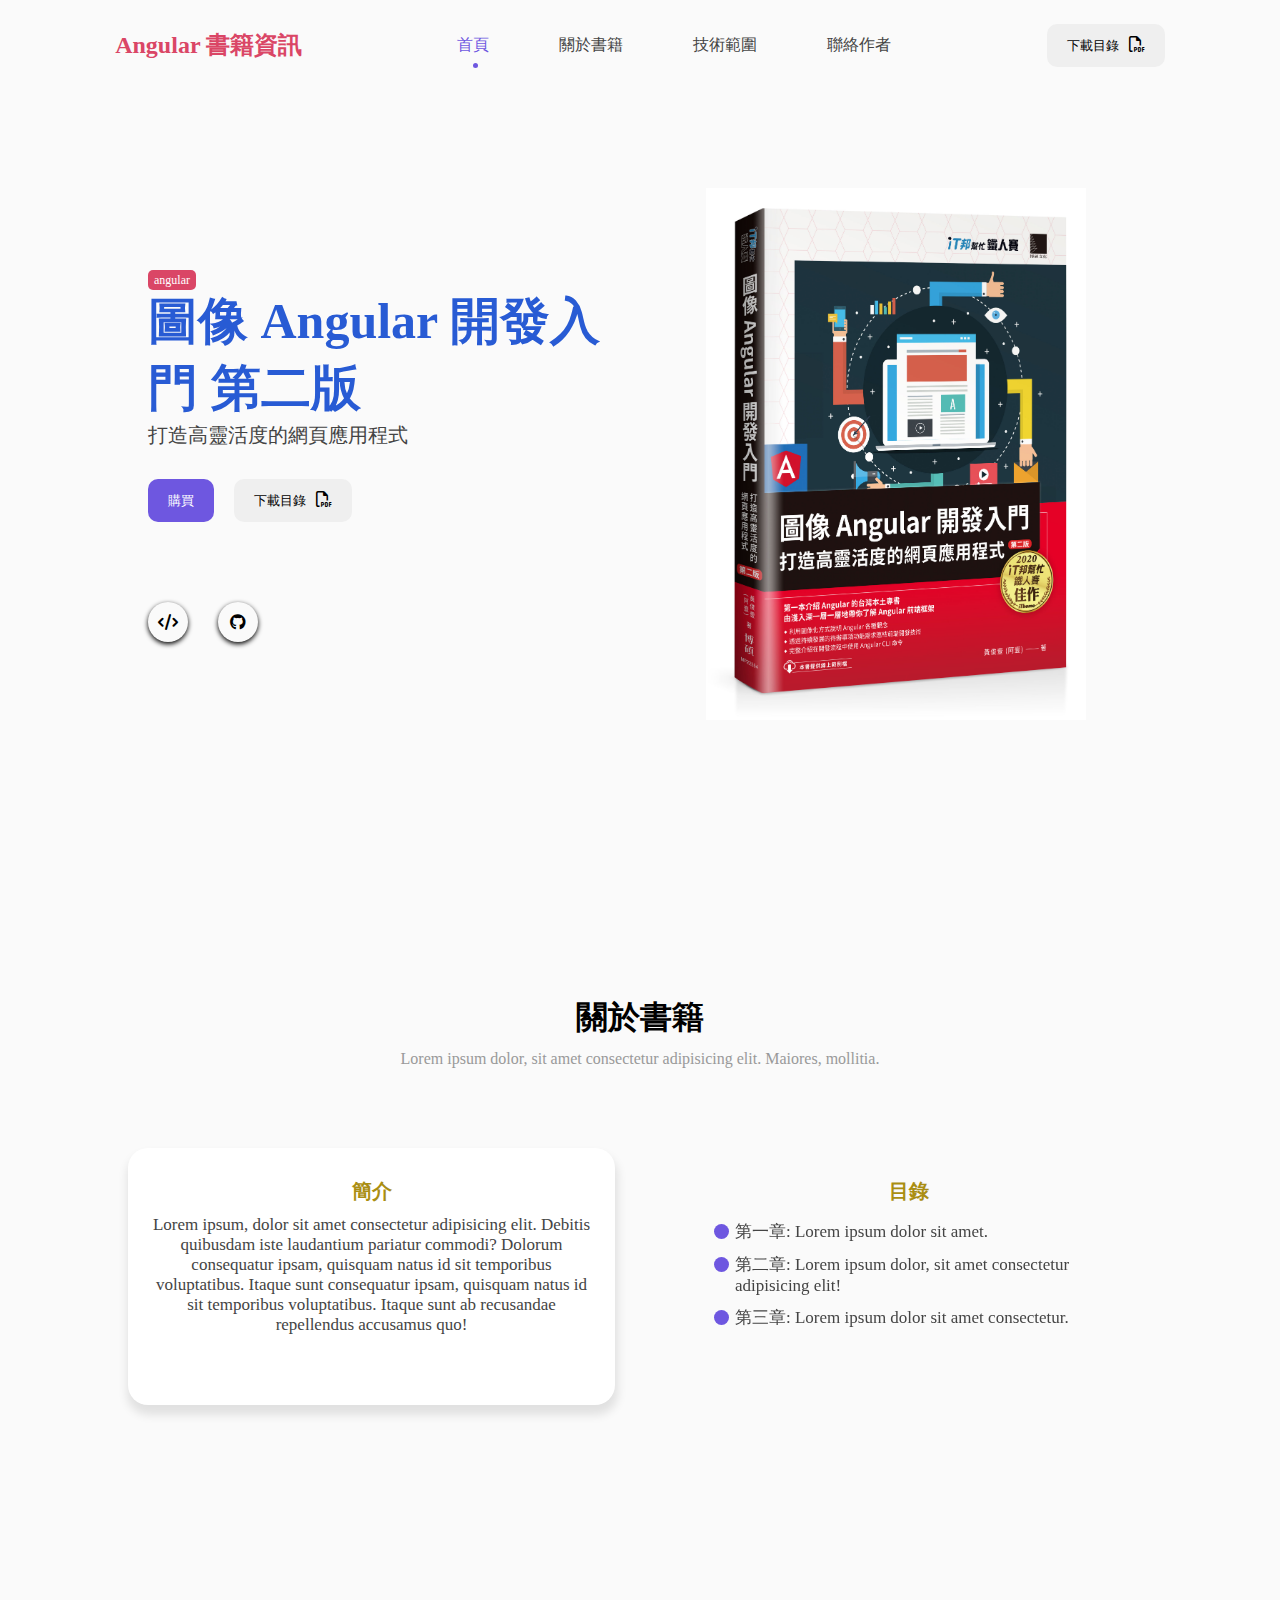
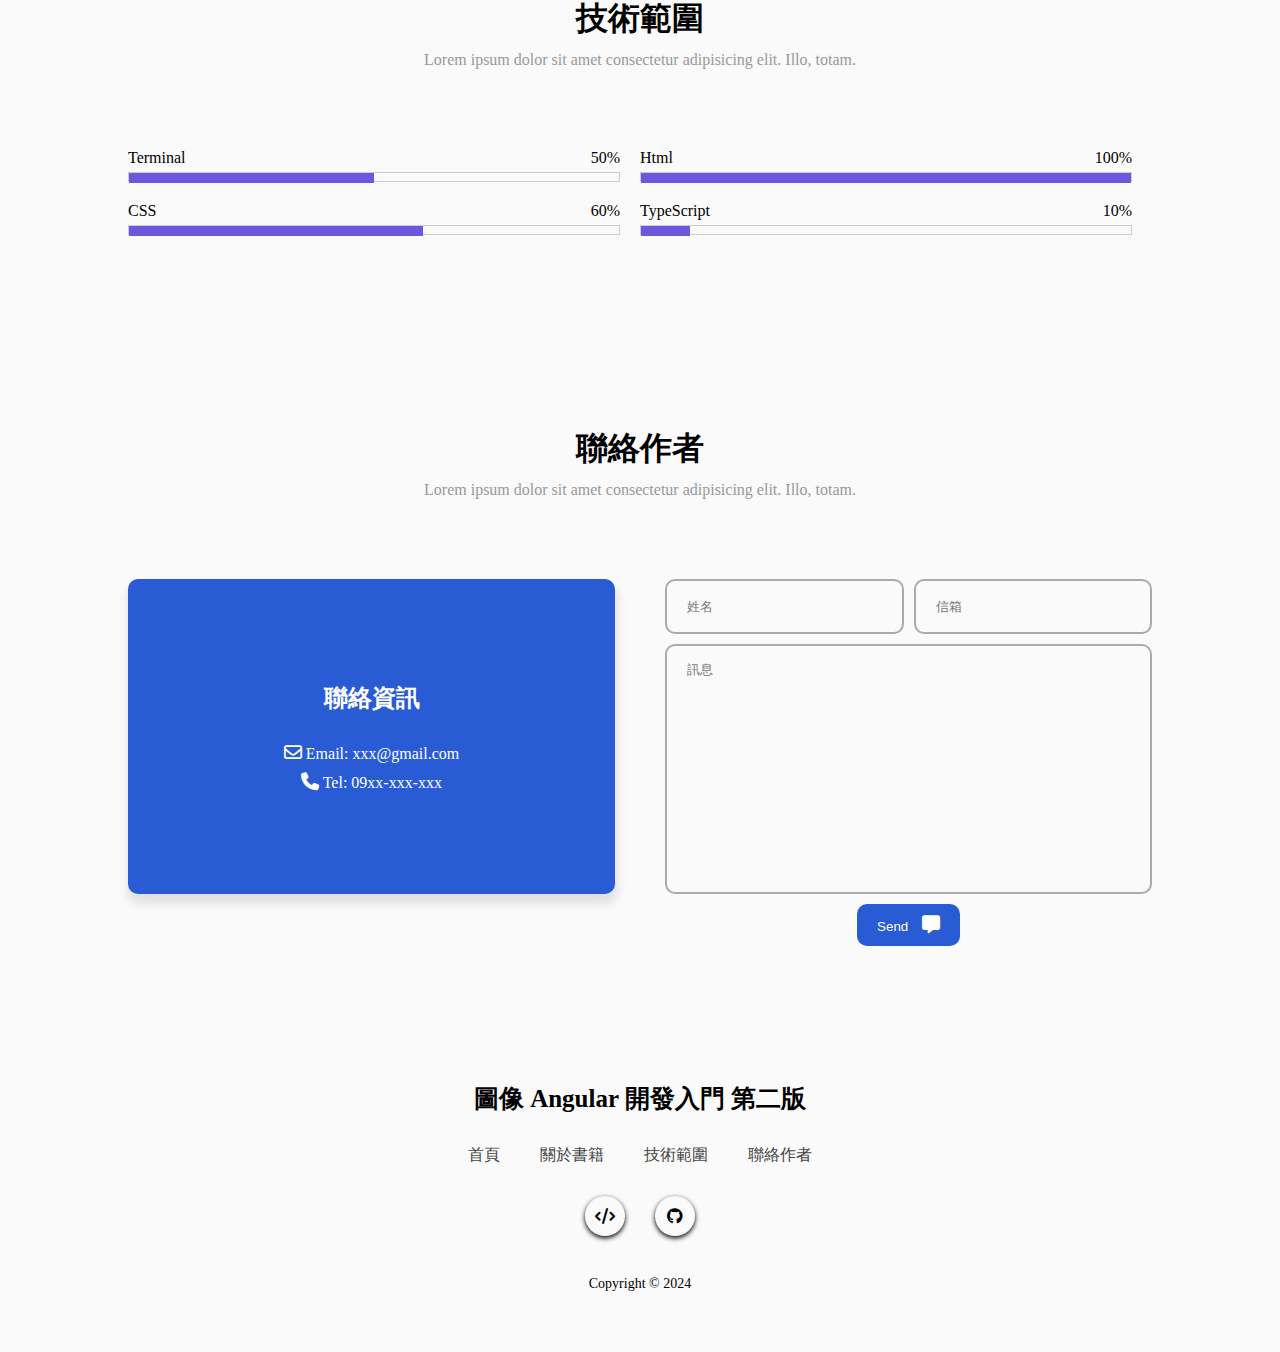
==== commit 6e9ca4d5: "feat(footer): 頁尾 copy right 樣式實作" ====
--- a/src/index.html
+++ b/src/index.html
@@ -162,6 +162,7 @@
           <div class="icon"><i class="fa-solid fa-code"></i></div>
           <div class="icon"><i class="fa-brands fa-github"></i></div>
         </div>
+        <div class="bottom-footer">Copyright &copy; 2024</div>
       </footer>
     </div>
     <script src="./main.js"></script>
--- a/src/style.min.css
+++ b/src/style.min.css
@@ -1 +1 @@
-nav{background-color:var(--body-color);position:fixed;width:100%;height:90px;line-height:90px;padding-inline:9vw;display:flex;justify-content:space-between}nav .nav-logo{font-size:24px;font-weight:600;color:var(--logo-color)}nav ul{display:flex;list-style:none}nav ul .nav-link{text-decoration:none;color:var(--text-color);font-weight:500;padding-inline:15px;margin-inline:20px}nav ul .active-link{position:relative;color:var(--first-color)}nav ul .active-link::after{position:absolute;content:"";width:5px;height:5px;background-color:var(--first-color);left:50%;bottom:-15px;border-radius:50%}.btn{font-weight:500;padding:12px 20px;border-color:#efefef;border:none;border-radius:10px;cursor:pointer}.btn:hover{background-color:var(--second-color);color:var(---white-color)}.btn>i{margin-left:10px}.home-text{padding-left:20px;min-height:80vh;width:50%;display:flex;flex-direction:column;justify-content:center}.home-text .tag>span{background-color:var(--logo-color);color:var(--white-color);padding:3px 6px;font-size:12px;border-radius:5px}.home-text .name{font-size:50px;font-weight:600;color:var(--third-color)}.home-text .subtitle{font-size:20px;margin-bottom:30px;color:var(--text-color)}.home-text .text-btn{display:flex;gap:20px}.home-text .text-btn>.blue-btn{background-color:var(--first-color);color:var(--white-color)}.home-text .text-btn>.blue-btn:hover{background-color:var(--first-color-hover)}.home-text .icons{display:flex;margin-top:5em;gap:30px}.home-image{display:flex;justify-content:right;align-items:center;width:50%;min-height:80vh}.home-image .image{width:380px;margin:0 auto;overflow:hidden}.home-image .image img{width:380px}.about-container{display:flex;justify-content:space-between;width:100%;gap:50px}.about-container .introduce,.about-container .contents{width:50%}.about-container h3{margin-bottom:10px;font-size:20px;font-weight:600;color:var(--second-color)}.about-container .card{display:flex;align-items:center;flex-direction:column;padding:30px 20px 70px;width:100%;background-color:var(--white-color);border-radius:20px;box-shadow:1px 8px 10px 2px var(--first-shadow-color)}.about-container .card div{text-align:center;font-size:17px;color:var(--text-color)}.about-container .list{display:flex;flex-direction:column;padding:30px 65px 70px;width:100%}.about-container .list h3{text-align:center}.about-container .list .item{font-size:17px;padding:5px;color:var(--text-color);position:relative}.about-container .list .item::before{box-sizing:border-box;content:"";top:9px;left:-16px;position:absolute;border-radius:50px;width:15px;height:15px;background-color:var(--first-color)}.skill-container{display:flex;width:100%;gap:20px;flex-wrap:wrap}.skill-container .skill-item{flex-basis:calc(50% - 20px);display:flex;flex-direction:column;gap:5px}.skill-container .skill-item .skill{display:flex;justify-content:space-between;align-items:center}.skill-container .skill-item .progress-bar-wrap{height:10px;border:1px solid #ccc}.skill-container .skill-item .progress-bar-wrap .progress-bar{height:10px;background-color:var(--first-color)}.contact-container{display:flex;justify-content:space-between;width:100%;gap:50px}.contact-container .info,.contact-container .form{width:50%}.contact-container .contact-info{display:flex;flex-direction:column;justify-content:center;align-items:center;padding:20px 30px;width:100%;height:315px;background-color:var(--third-color);color:var(--white-color);border-radius:10px;gap:10px;box-shadow:1px 8px 10px 2px var(--first-shadow-color)}.contact-container .contact-info>h2{margin-bottom:20px}.contact-container .contact-info i{font-size:18px}.contact-container .form{display:grid;grid-template-columns:repeat(2, 1fr);grid-template-rows:55px 250px 1fr;gap:10px}.contact-container .form input,.contact-container .form textarea{background:rgba(0,0,0,0);border:2px solid #aaa;border-radius:10px;padding:15px 20px;outline:none}.contact-container .form input{padding:15px 20px}.contact-container .form textarea{grid-column:1/3;resize:none}.contact-container .form .btn{margin:0 auto;grid-column:1/3;background-color:var(--third-color);color:var(--white-color)}.contact-container .form .btn i{font-size:18px}footer{display:flex;justify-content:center;align-items:center;flex-direction:column;row-gap:30px;padding-block:40px 60px}footer .top-footer{font-size:25px;font-weight:600}footer .footer-menu{display:flex}footer .footer-menu .menu-item{list-style:none}footer .footer-menu .menu-item a{text-decoration:none;color:var(--text-color);font-weight:500;margin-inline:20px}.footer-icons{display:flex;gap:30px}:root{--body-color: rgb(250, 250, 250);--logo-color: rgb(218, 70, 102);--white-color: rgb(255, 255, 255);--text-color: rgb(68, 68, 68);--first-color: rgb(110, 87, 224);--first-color-hover: rgb(40, 91, 212);--first-shadow-color: rgba(0, 0, 0, 0.1);--second-color: rgb(170, 142, 18);--third-color: rgb(40, 91, 212)}html{scroll-behavior:smooth}body{background-color:var(--body-color)}body .container{width:100%}*{margin:0;padding:0;box-sizing:border-box}.wrapper{padding-inline:10vw}.wrapper .home-box{display:flex;padding-block:6em;height:100vh;min-height:700px}.wrapper .section{padding-block:6em}.wrapper .section .top-header{text-align:center;margin-bottom:5em}.wrapper .section .top-header h1{font-weight:600;margin-bottom:10px}.wrapper .section .top-header span{color:#999}i{font-size:16px}.icon{display:flex;justify-content:center;align-items:center;width:40px;height:40px;border-radius:50%;box-shadow:0px 2px 5px 0px #000;cursor:pointer}/*# sourceMappingURL=style.min.css.map */+nav{background-color:var(--body-color);position:fixed;width:100%;height:90px;line-height:90px;padding-inline:9vw;display:flex;justify-content:space-between}nav .nav-logo{font-size:24px;font-weight:600;color:var(--logo-color)}nav ul{display:flex;list-style:none}nav ul .nav-link{text-decoration:none;color:var(--text-color);font-weight:500;padding-inline:15px;margin-inline:20px}nav ul .active-link{position:relative;color:var(--first-color)}nav ul .active-link::after{position:absolute;content:"";width:5px;height:5px;background-color:var(--first-color);left:50%;bottom:-15px;border-radius:50%}.btn{font-weight:500;padding:12px 20px;border-color:#efefef;border:none;border-radius:10px;cursor:pointer}.btn:hover{background-color:var(--second-color);color:var(---white-color)}.btn>i{margin-left:10px}.home-text{padding-left:20px;min-height:80vh;width:50%;display:flex;flex-direction:column;justify-content:center}.home-text .tag>span{background-color:var(--logo-color);color:var(--white-color);padding:3px 6px;font-size:12px;border-radius:5px}.home-text .name{font-size:50px;font-weight:600;color:var(--third-color)}.home-text .subtitle{font-size:20px;margin-bottom:30px;color:var(--text-color)}.home-text .text-btn{display:flex;gap:20px}.home-text .text-btn>.blue-btn{background-color:var(--first-color);color:var(--white-color)}.home-text .text-btn>.blue-btn:hover{background-color:var(--first-color-hover)}.home-text .icons{display:flex;margin-top:5em;gap:30px}.home-image{display:flex;justify-content:right;align-items:center;width:50%;min-height:80vh}.home-image .image{width:380px;margin:0 auto;overflow:hidden}.home-image .image img{width:380px}.about-container{display:flex;justify-content:space-between;width:100%;gap:50px}.about-container .introduce,.about-container .contents{width:50%}.about-container h3{margin-bottom:10px;font-size:20px;font-weight:600;color:var(--second-color)}.about-container .card{display:flex;align-items:center;flex-direction:column;padding:30px 20px 70px;width:100%;background-color:var(--white-color);border-radius:20px;box-shadow:1px 8px 10px 2px var(--first-shadow-color)}.about-container .card div{text-align:center;font-size:17px;color:var(--text-color)}.about-container .list{display:flex;flex-direction:column;padding:30px 65px 70px;width:100%}.about-container .list h3{text-align:center}.about-container .list .item{font-size:17px;padding:5px;color:var(--text-color);position:relative}.about-container .list .item::before{box-sizing:border-box;content:"";top:9px;left:-16px;position:absolute;border-radius:50px;width:15px;height:15px;background-color:var(--first-color)}.skill-container{display:flex;width:100%;gap:20px;flex-wrap:wrap}.skill-container .skill-item{flex-basis:calc(50% - 20px);display:flex;flex-direction:column;gap:5px}.skill-container .skill-item .skill{display:flex;justify-content:space-between;align-items:center}.skill-container .skill-item .progress-bar-wrap{height:10px;border:1px solid #ccc}.skill-container .skill-item .progress-bar-wrap .progress-bar{height:10px;background-color:var(--first-color)}.contact-container{display:flex;justify-content:space-between;width:100%;gap:50px}.contact-container .info,.contact-container .form{width:50%}.contact-container .contact-info{display:flex;flex-direction:column;justify-content:center;align-items:center;padding:20px 30px;width:100%;height:315px;background-color:var(--third-color);color:var(--white-color);border-radius:10px;gap:10px;box-shadow:1px 8px 10px 2px var(--first-shadow-color)}.contact-container .contact-info>h2{margin-bottom:20px}.contact-container .contact-info i{font-size:18px}.contact-container .form{display:grid;grid-template-columns:repeat(2, 1fr);grid-template-rows:55px 250px 1fr;gap:10px}.contact-container .form input,.contact-container .form textarea{background:rgba(0,0,0,0);border:2px solid #aaa;border-radius:10px;padding:15px 20px;outline:none}.contact-container .form input{padding:15px 20px}.contact-container .form textarea{grid-column:1/3;resize:none}.contact-container .form .btn{margin:0 auto;grid-column:1/3;background-color:var(--third-color);color:var(--white-color)}.contact-container .form .btn i{font-size:18px}footer{display:flex;justify-content:center;align-items:center;flex-direction:column;row-gap:30px;padding-block:40px 60px}footer .top-footer{font-size:25px;font-weight:600}footer .footer-menu{display:flex}footer .footer-menu .menu-item{list-style:none}footer .footer-menu .menu-item a{text-decoration:none;color:var(--text-color);font-weight:500;margin-inline:20px}footer .footer-icons{display:flex;gap:30px}footer .bottom-footer{font-size:14px;margin-top:10px}:root{--body-color: rgb(250, 250, 250);--logo-color: rgb(218, 70, 102);--white-color: rgb(255, 255, 255);--text-color: rgb(68, 68, 68);--first-color: rgb(110, 87, 224);--first-color-hover: rgb(40, 91, 212);--first-shadow-color: rgba(0, 0, 0, 0.1);--second-color: rgb(170, 142, 18);--third-color: rgb(40, 91, 212)}html{scroll-behavior:smooth}body{background-color:var(--body-color)}body .container{width:100%}*{margin:0;padding:0;box-sizing:border-box}.wrapper{padding-inline:10vw}.wrapper .home-box{display:flex;padding-block:6em;height:100vh;min-height:700px}.wrapper .section{padding-block:6em}.wrapper .section .top-header{text-align:center;margin-bottom:5em}.wrapper .section .top-header h1{font-weight:600;margin-bottom:10px}.wrapper .section .top-header span{color:#999}i{font-size:16px}.icon{display:flex;justify-content:center;align-items:center;width:40px;height:40px;border-radius:50%;box-shadow:0px 2px 5px 0px #000;cursor:pointer}/*# sourceMappingURL=style.min.css.map */